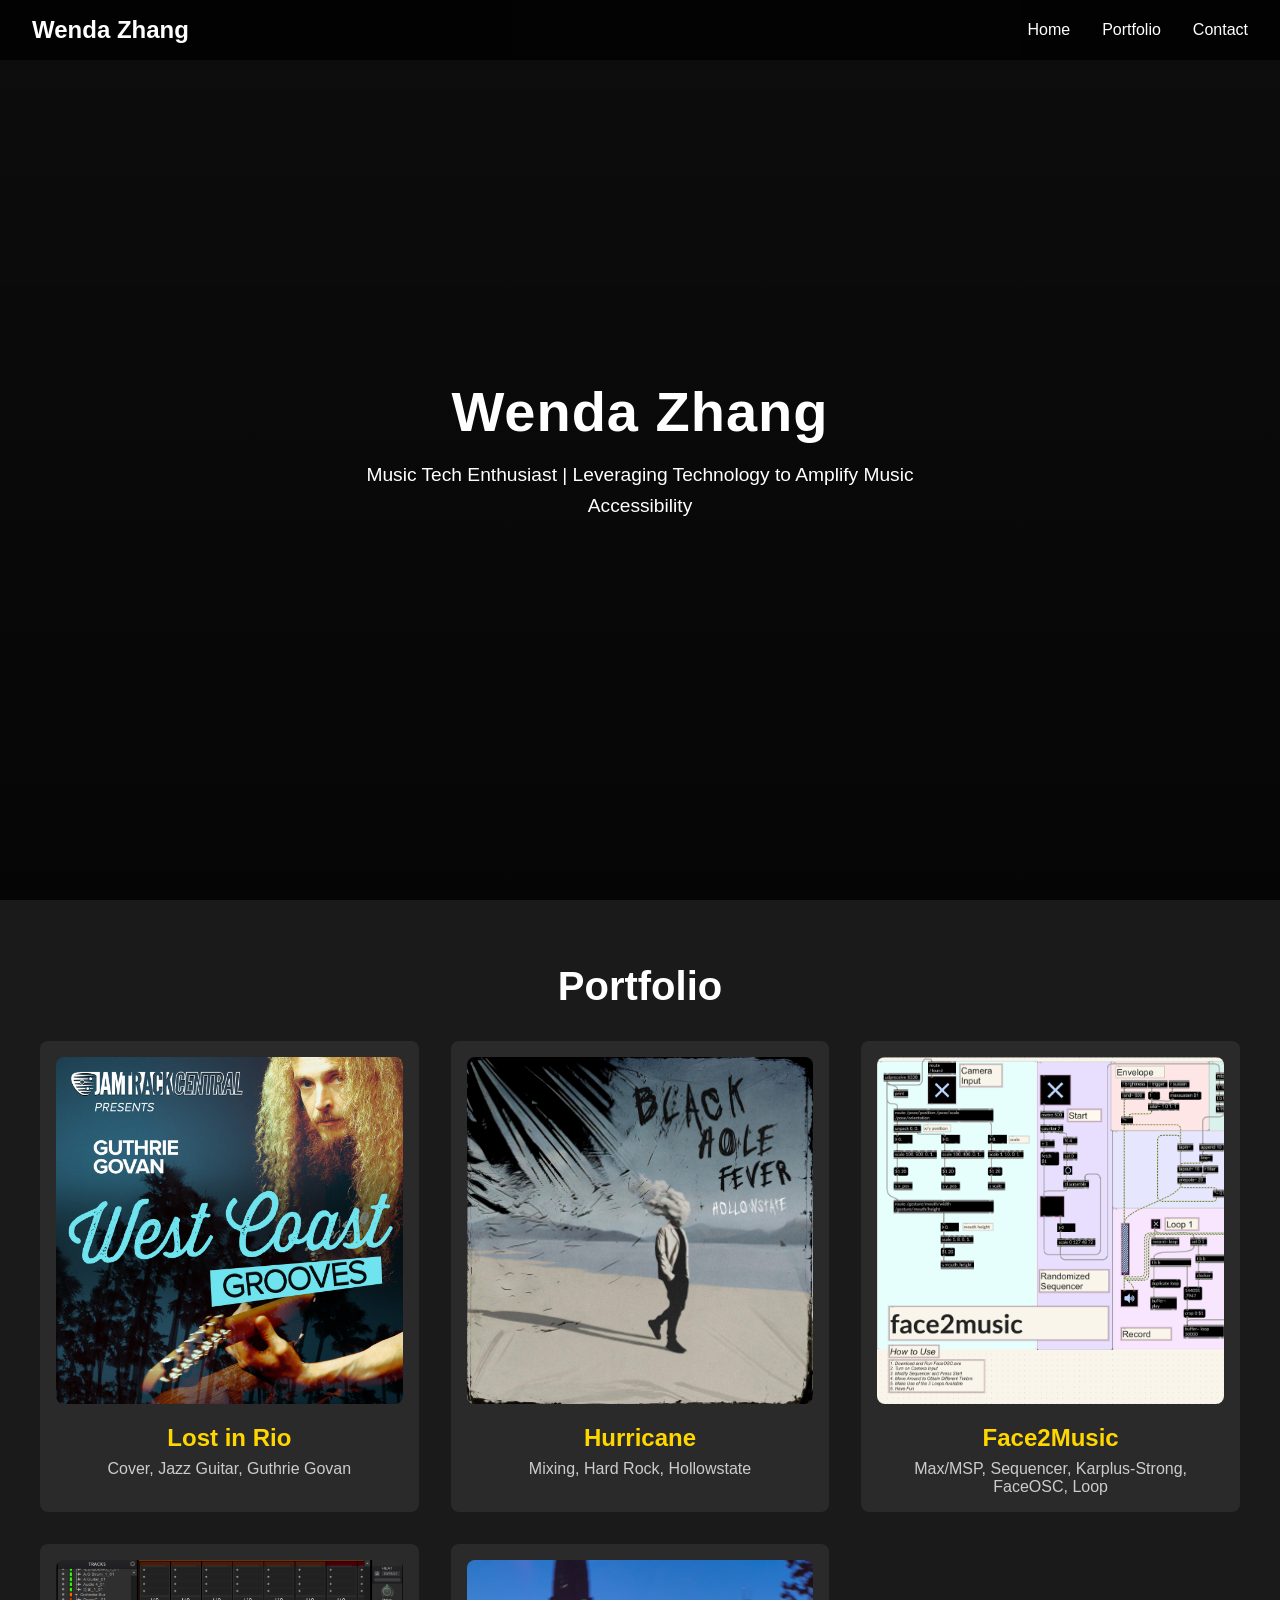
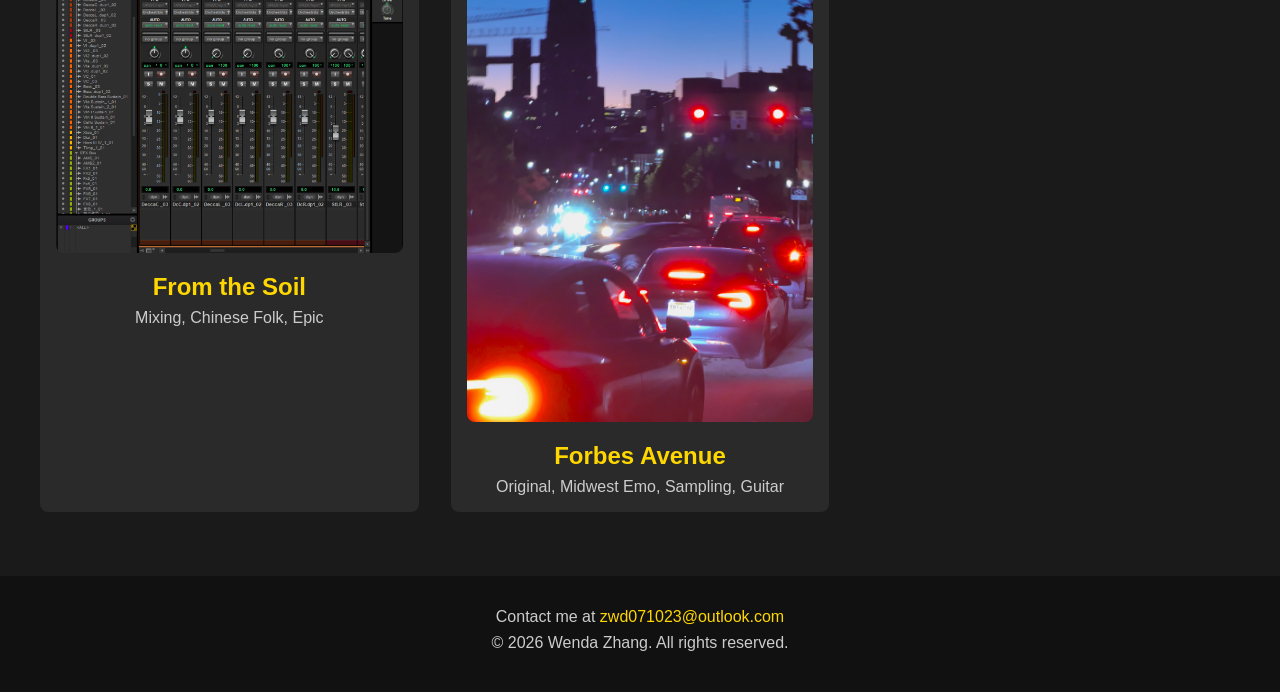
==== index.html @ f1142d34 "forbes_avenue" ====
<!DOCTYPE html>
<html lang="en">
<head>
    <meta charset="UTF-8">
    <meta name="viewport" content="width=device-width, initial-scale=1.0">
    <title>Wenda Zhang - Portfolio</title>
    <style>
        * {
            margin: 0;
            padding: 0;
            box-sizing: border-box;
            font-family: 'Arial', sans-serif;
        }

        body {
            background-color: #1a1a1a;
            color: #fff;
        }

        /* Navigation Bar */
        nav {
            position: fixed;
            top: 0;
            width: 100%;
            background-color: rgba(0, 0, 0, 0.8);
            padding: 1rem 2rem;
            display: flex;
            justify-content: space-between;
            align-items: center;
            z-index: 1000;
        }

        nav .logo {
            font-size: 1.5rem;
            font-weight: bold;
        }

        nav ul {
            list-style: none;
            display: flex;
            gap: 2rem;
        }

        nav ul li a {
            color: #fff;
            text-decoration: none;
            font-size: 1rem;
            transition: color 0.3s ease;
        }

        nav ul li a:hover {
            color: #ffd700;
        }

        /* Hero Section */
        .hero {
            height: 100vh;
            display: flex;
            flex-direction: column;
            justify-content: center;
            align-items: center;
            text-align: center;
            padding: 0 2rem;
            background: linear-gradient(to bottom, rgba(0, 0, 0, 0.5), rgba(0, 0, 0, 0.8));
        }

        .hero h1 {
            font-size: 3.5rem;
            margin-bottom: 1rem;
            letter-spacing: 1px;
        }

        .hero p {
            font-size: 1.2rem;
            max-width: 600px;
            line-height: 1.6;
        }

        /* Portfolio Section */
        .portfolio {
            padding: 4rem 2rem;
        }

        .portfolio h2 {
            text-align: center;
            font-size: 2.5rem;
            margin-bottom: 2rem;
        }

        .portfolio-grid {
            display: grid;
            grid-template-columns: repeat(auto-fit, minmax(300px, 1fr));
            gap: 2rem;
            max-width: 1200px;
            margin: 0 auto;
        }

        .portfolio-item {
            background-color: #2a2a2a;
            padding: 1rem;
            border-radius: 8px;
            text-align: center;
            transition: transform 0.3s ease, box-shadow 0.3s ease;
        }

        .portfolio-item:hover {
            transform: translateY(-5px);
            box-shadow: 0 4px 8px rgba(0, 0, 0, 0.3);
        }

        .portfolio-item img {
            width: 100%;
            height: auto;
            border-radius: 8px;
            margin-bottom: 1rem;
        }

        .portfolio-item h3 {
            font-size: 1.5rem;
            margin-bottom: 0.5rem;
        }

        .portfolio-item p {
            font-size: 1rem;
            color: #ccc;
        }

        .portfolio-item a {
            color: #ffd700;
            text-decoration: none;
        }

        .portfolio-item a:hover {
            text-decoration: underline;
        }

        /* Footer */
        footer {
            background-color: #111;
            padding: 2rem;
            text-align: center;
        }

        footer p {
            font-size: 1rem;
            color: #ccc;
            margin-bottom: 0.5rem;
        }

        footer a {
            color: #ffd700;
            text-decoration: none;
        }

        footer a:hover {
            text-decoration: underline;
        }

        /* Responsive Design */
        @media (max-width: 768px) {
            .hero h1 {
                font-size: 2.5rem;
            }

            .hero p {
                font-size: 1rem;
            }

            nav ul {
                gap: 1rem;
            }

            nav ul li a {
                font-size: 0.9rem;
            }

            .portfolio-grid {
                grid-template-columns: 1fr;
            }
        }
    </style>
</head>
<body>
    <!-- Navigation Bar -->
    <nav>
        <div class="logo">Wenda Zhang</div>
        <ul>
            <li><a href="#home">Home</a></li>
            <li><a href="#portfolio">Portfolio</a></li>
            <li><a href="#contact">Contact</a></li>
        </ul>
    </nav>

    <!-- Hero Section -->
    <section id="home" class="hero">
        <h1>Wenda Zhang</h1>
        <p>Music Tech Enthusiast | Leveraging Technology to Amplify Music Accessibility</p>
    </section>

    <!-- Portfolio Section -->
    <section id="portfolio" class="portfolio">
        <h2>Portfolio</h2>
        <div class="portfolio-grid">
            <div class="portfolio-item">
                <a href="./lost-in-rio/index.html"><img src="resources/west_coast_grooves.jpg" alt="Lost in Rio"></a>
                <h3><a href="./lost-in-rio/index.html">Lost in Rio</a></h3>
                <p>Cover, Jazz Guitar, Guthrie Govan</p>
            </div>
            <div class="portfolio-item">
                <a href="./hurricane/index.html"><img src="resources/black_hole_fever.jpg" alt="Hurricane"></a>
                <h3><a href="./hurricane/index.html">Hurricane</a></h3>
                <p>Mixing, Hard Rock, Hollowstate</p>
            </div>
            <div class="portfolio-item">
                <a href="./face2music/index.html"><img src="resources/face2music.png" alt="Face2Music"></a>
                <h3><a href="./face2music/index.html">Face2Music</a></h3>
                <p>Max/MSP, Sequencer, Karplus-Strong, FaceOSC, Loop</p>
            </div>
            <div class="portfolio-item">
                <a href="./from-the-soil/index.html"><img src="resources/from_the_soil.png" alt="From The Soil"></a>
                <h3><a href="./from-the-soil/index.html">From the Soil</a></h3>
                <p>Mixing, Chinese Folk, Epic</p>
            </div>
            <div class="portfolio-item">
                <a href="./forbes-avenue/index.html"><img src="resources/forbes_avenue.jpg" alt="Forbes Avenue"></a>
                <h3><a href="./forbes-avenue/index.html">Forbes Avenue</a></h3>
                <p>Original, Midwest Emo, Sampling, Guitar</p>
            </div>
        </div>
    </section>

    <!-- Footer -->
    <footer id="contact">
        <p>Contact me at <a href="mailto:zwd071023@outlook.com">zwd071023@outlook.com</a></p>
        <p>&copy; 2026 Wenda Zhang. All rights reserved.</p>
    </footer>

    <script>
        // Smooth scrolling for navigation links
        document.querySelectorAll('a[href^="#"]').forEach(anchor => {
            anchor.addEventListener('click', function (e) {
                e.preventDefault();
                document.querySelector(this.getAttribute('href')).scrollIntoView({
                    behavior: 'smooth'
                });
            });
        });
    </script>
</body>
</html>
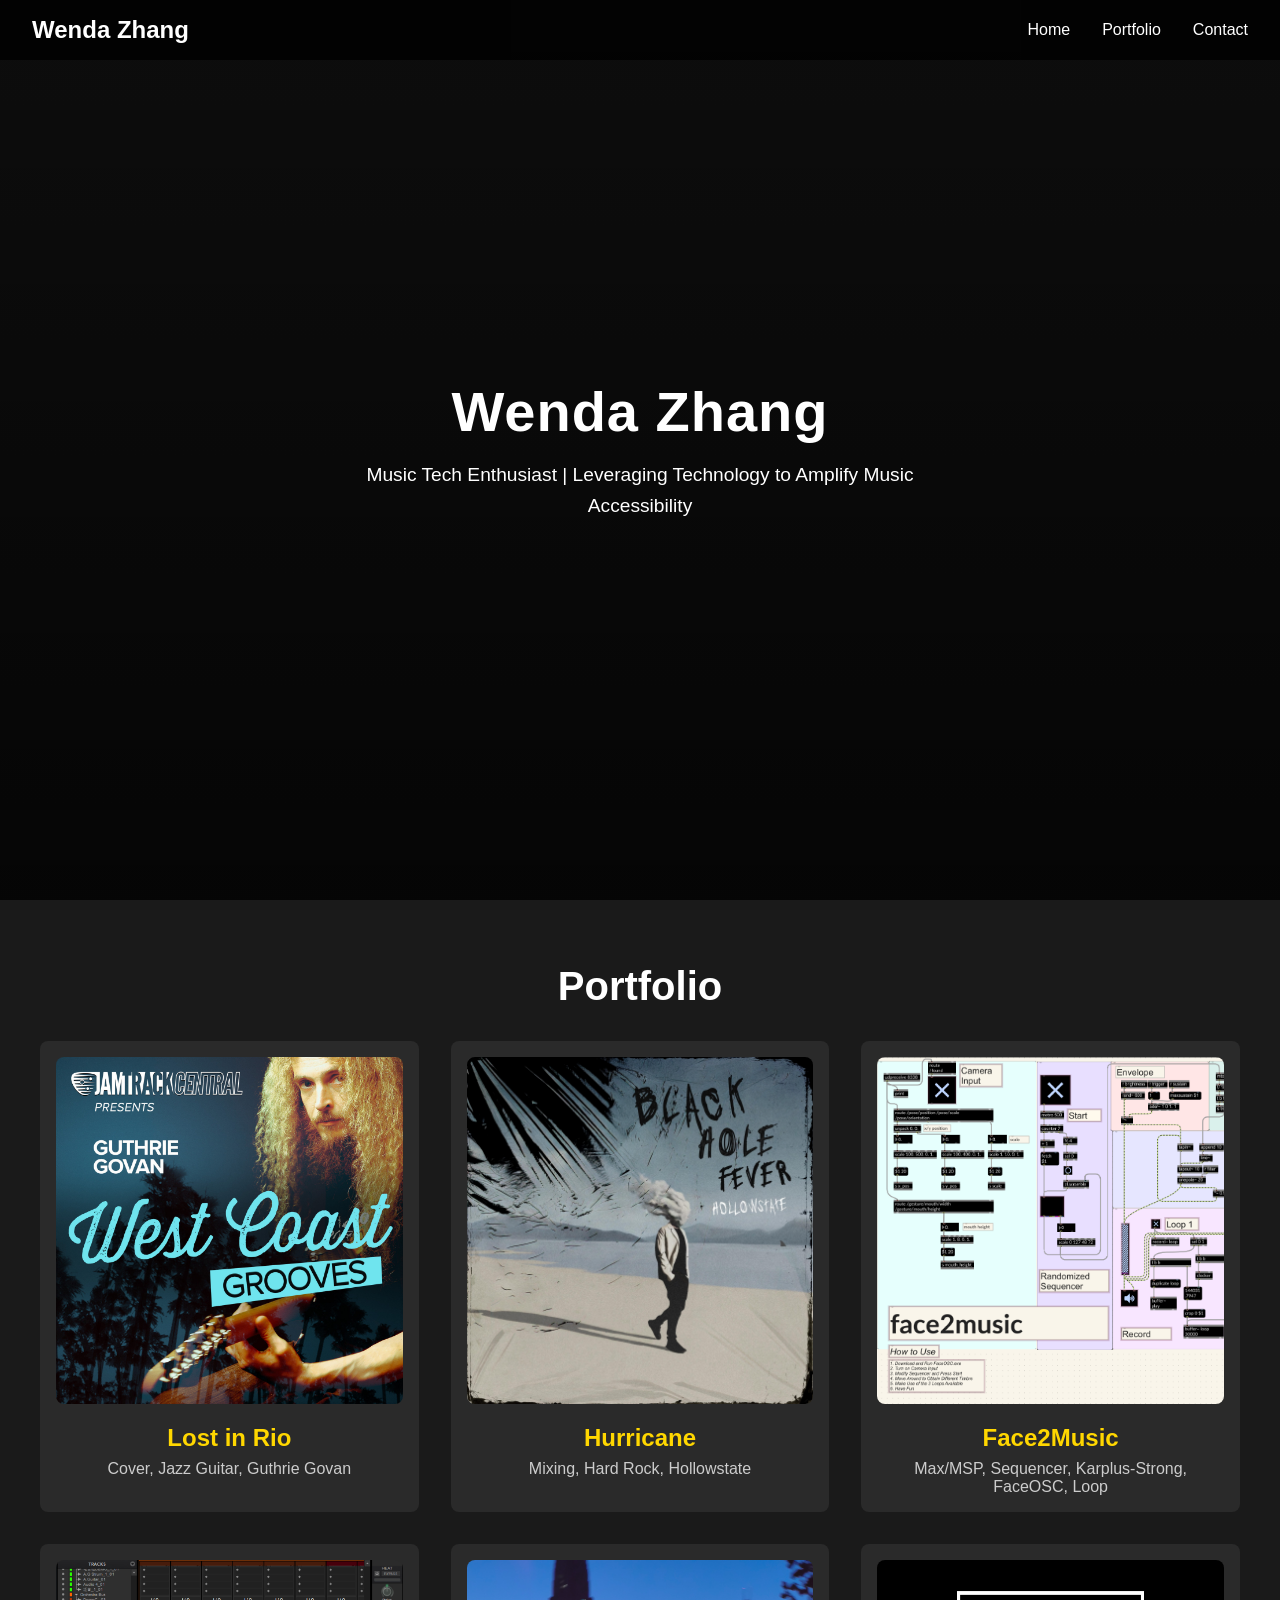
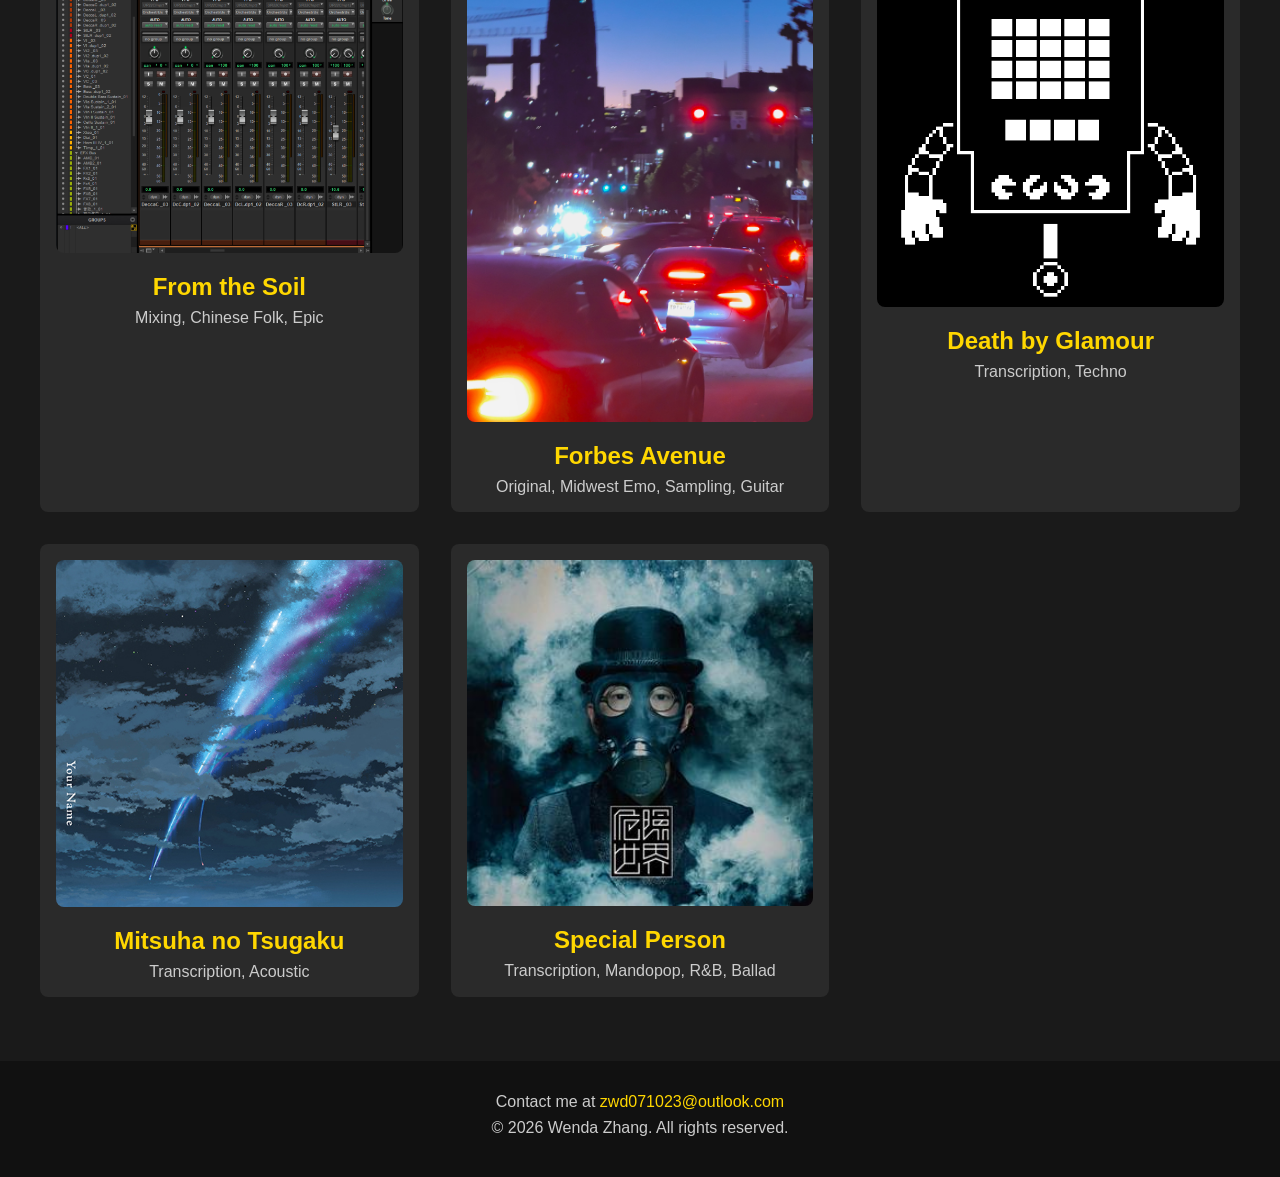
==== commit 31a06ae4: "transcriptions" ====
--- a/index.html
+++ b/index.html
@@ -225,6 +225,21 @@
                 <a href="./forbes-avenue/index.html"><img src="resources/forbes_avenue.jpg" alt="Forbes Avenue"></a>
                 <h3><a href="./forbes-avenue/index.html">Forbes Avenue</a></h3>
                 <p>Original, Midwest Emo, Sampling, Guitar</p>
+            </div>
+            <div class="portfolio-item">
+                <a href="./death-by-glamour/index.html"><img src="resources/death_by_glamour.jpg" alt="Death by Glamour"></a>
+                <h3><a href="./death-by-glamour/index.html">Death by Glamour</a></h3>
+                <p>Transcription, Techno</p>
+            </div>
+            <div class="portfolio-item">
+                <a href="./mitsuha-no-tsugaku/index.html"><img src="resources/mitsuha_no_tsugaku.jpg" alt="Mitsuha no Tsugaku"></a>
+                <h3><a href="./mitsuha-no-tsugaku/index.html">Mitsuha no Tsugaku</a></h3>
+                <p>Transcription, Acoustic</p>
+            </div>
+            <div class="portfolio-item">
+                <a href="./special-person/index.html"><img src="resources/special_person.jpg" alt="Special Person"></a>
+                <h3><a href="./special-person/index.html">Special Person</a></h3>
+                <p>Transcription, Mandopop, R&B, Ballad</p>
             </div>
         </div>
     </section>
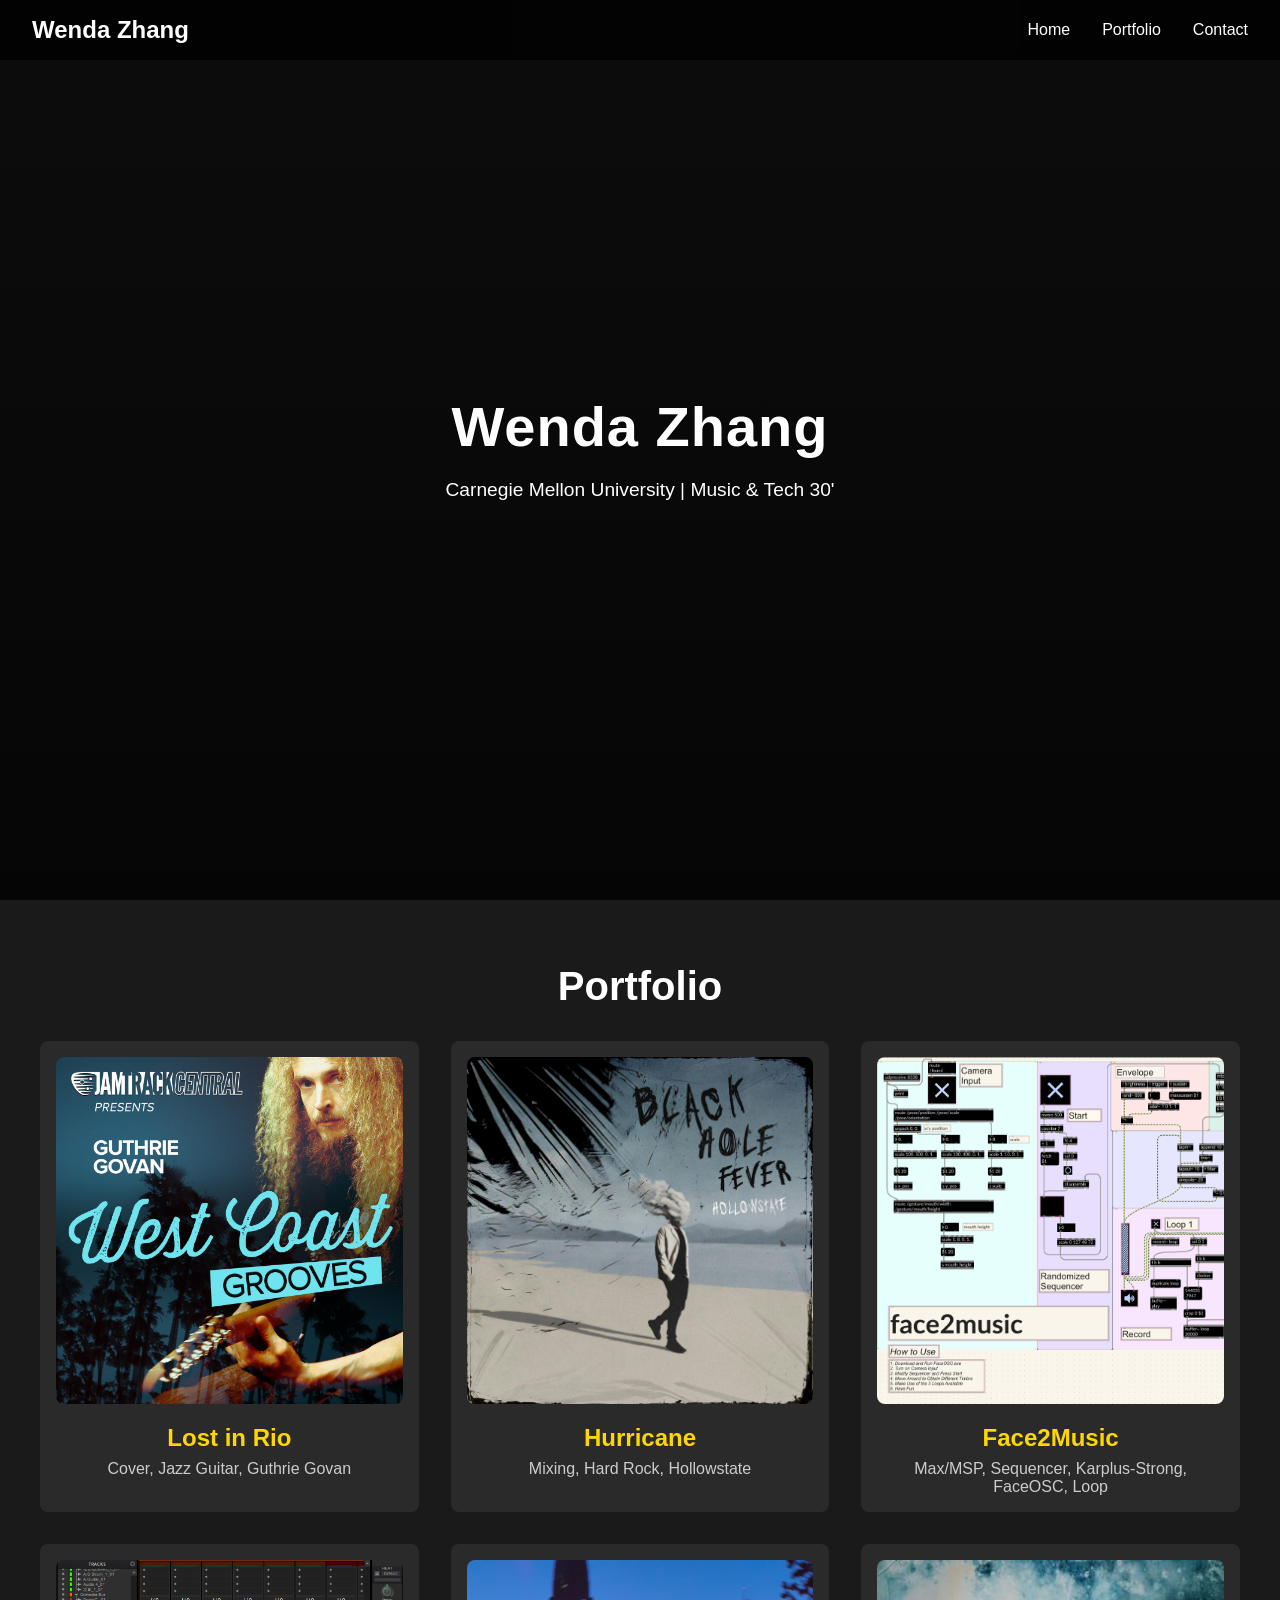
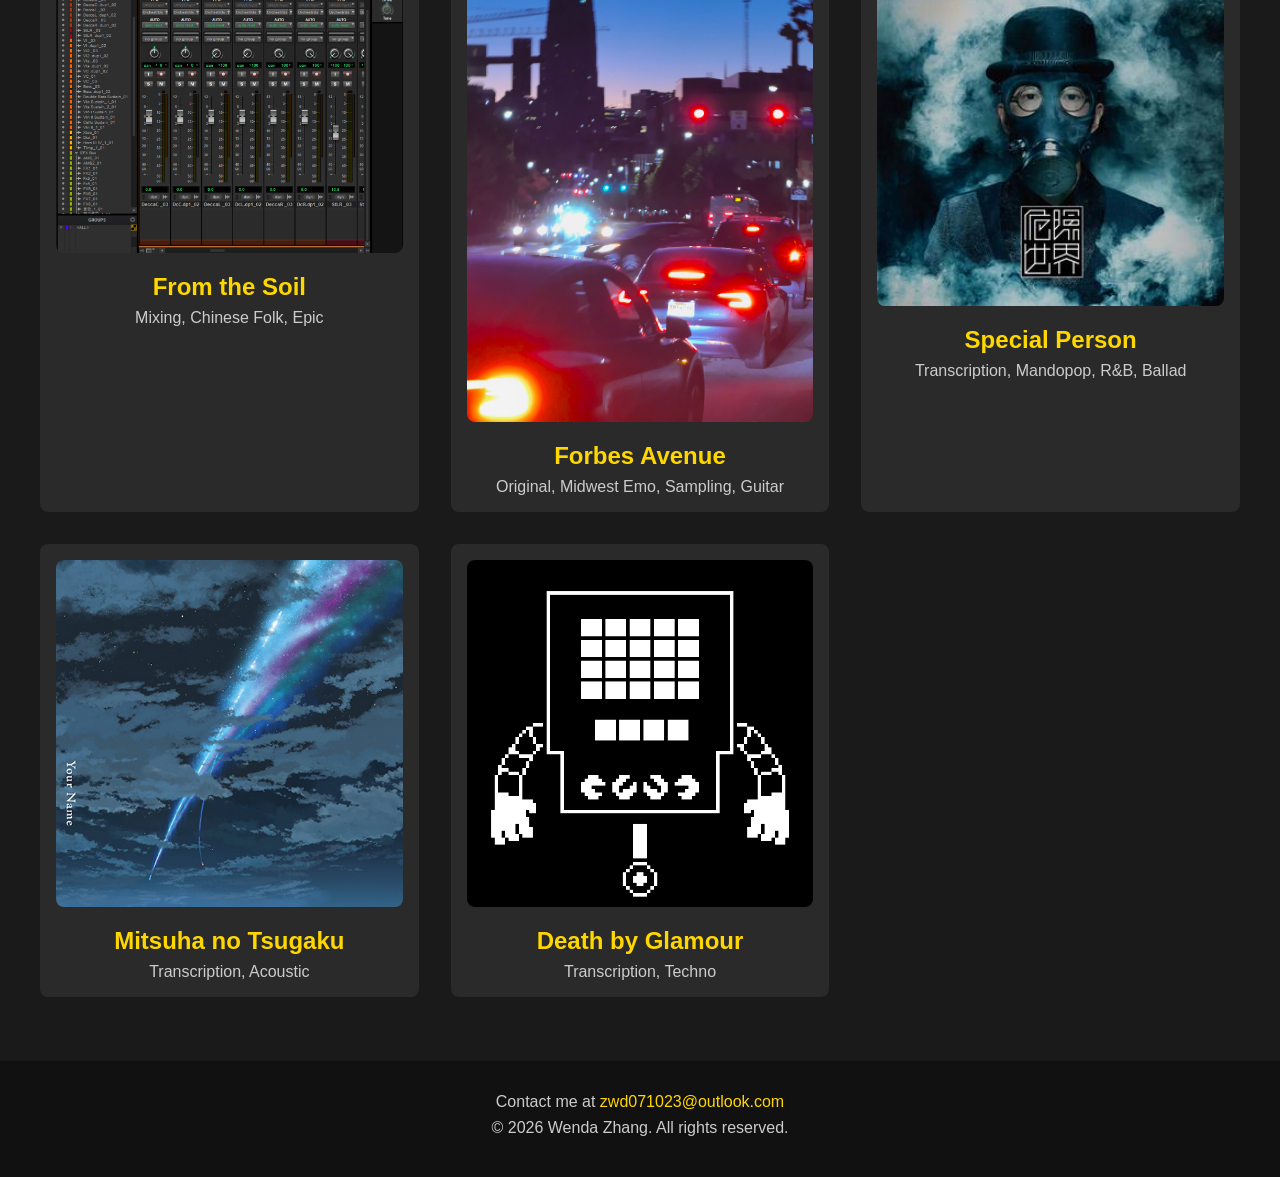
==== commit 844b6510: "subtitle" ====
--- a/index.html
+++ b/index.html
@@ -194,7 +194,7 @@
     <!-- Hero Section -->
     <section id="home" class="hero">
         <h1>Wenda Zhang</h1>
-        <p>Music Tech Enthusiast | Leveraging Technology to Amplify Music Accessibility</p>
+        <p>Carnegie Mellon University | Music & Tech 30'</p>
     </section>
 
     <!-- Portfolio Section -->
@@ -227,19 +227,19 @@
                 <p>Original, Midwest Emo, Sampling, Guitar</p>
             </div>
             <div class="portfolio-item">
+                <a href="./special-person/index.html"><img src="resources/special_person.jpg" alt="Special Person"></a>
+                <h3><a href="./special-person/index.html">Special Person</a></h3>
+                <p>Transcription, Mandopop, R&B, Ballad</p>
+            </div>
+            <div class="portfolio-item">
+                <a href="./mitsuha-no-tsugaku/index.html"><img src="resources/mitsuha_no_tsugaku.jpg" alt="Mitsuha no Tsugaku"></a>
+                <h3><a href="./mitsuha-no-tsugaku/index.html">Mitsuha no Tsugaku</a></h3>
+                <p>Transcription, Acoustic</p>
+            </div>
+            <div class="portfolio-item">
                 <a href="./death-by-glamour/index.html"><img src="resources/death_by_glamour.jpg" alt="Death by Glamour"></a>
                 <h3><a href="./death-by-glamour/index.html">Death by Glamour</a></h3>
                 <p>Transcription, Techno</p>
-            </div>
-            <div class="portfolio-item">
-                <a href="./mitsuha-no-tsugaku/index.html"><img src="resources/mitsuha_no_tsugaku.jpg" alt="Mitsuha no Tsugaku"></a>
-                <h3><a href="./mitsuha-no-tsugaku/index.html">Mitsuha no Tsugaku</a></h3>
-                <p>Transcription, Acoustic</p>
-            </div>
-            <div class="portfolio-item">
-                <a href="./special-person/index.html"><img src="resources/special_person.jpg" alt="Special Person"></a>
-                <h3><a href="./special-person/index.html">Special Person</a></h3>
-                <p>Transcription, Mandopop, R&B, Ballad</p>
             </div>
         </div>
     </section>
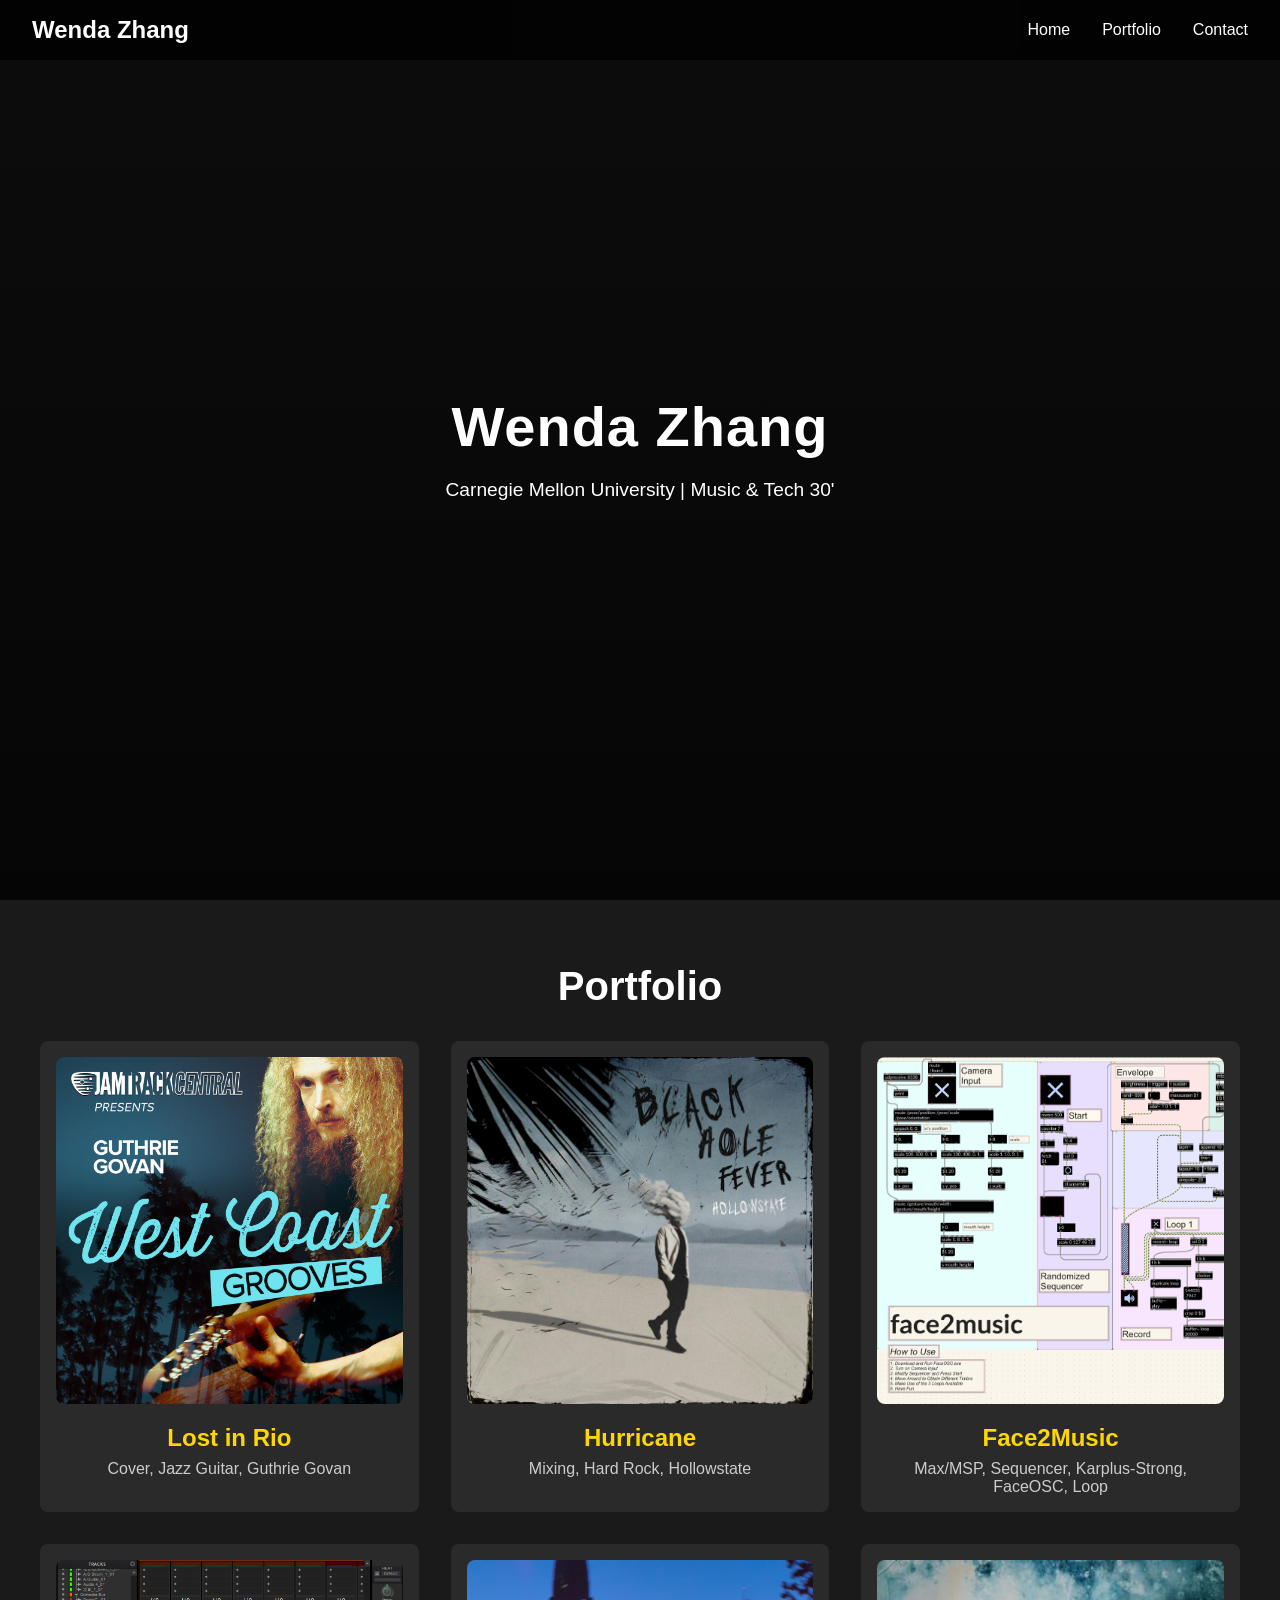
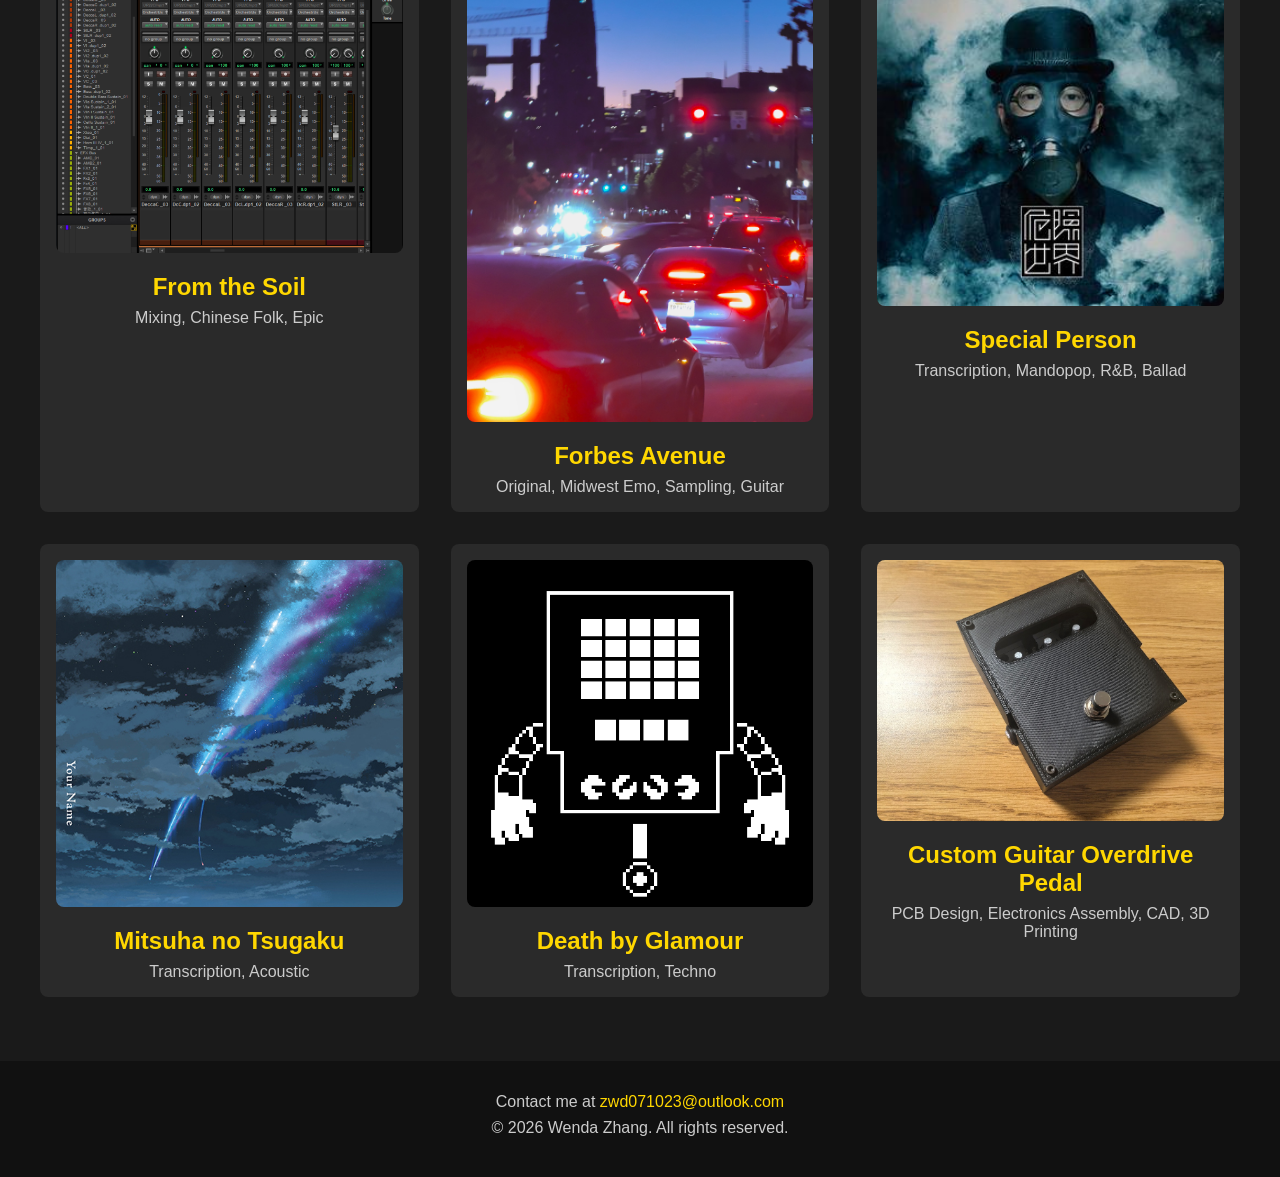
==== commit 1acdc0ee: "restructure resources + pedal" ====
--- a/index.html
+++ b/index.html
@@ -202,44 +202,49 @@
         <h2>Portfolio</h2>
         <div class="portfolio-grid">
             <div class="portfolio-item">
-                <a href="./lost-in-rio/index.html"><img src="resources/west_coast_grooves.jpg" alt="Lost in Rio"></a>
+                <a href="./lost-in-rio/index.html"><img src="resources/lost_in_rio/west_coast_grooves.jpg" alt="Lost in Rio"></a>
                 <h3><a href="./lost-in-rio/index.html">Lost in Rio</a></h3>
                 <p>Cover, Jazz Guitar, Guthrie Govan</p>
             </div>
             <div class="portfolio-item">
-                <a href="./hurricane/index.html"><img src="resources/black_hole_fever.jpg" alt="Hurricane"></a>
+                <a href="./hurricane/index.html"><img src="resources/hurricane/black_hole_fever.jpg" alt="Hurricane"></a>
                 <h3><a href="./hurricane/index.html">Hurricane</a></h3>
                 <p>Mixing, Hard Rock, Hollowstate</p>
             </div>
             <div class="portfolio-item">
-                <a href="./face2music/index.html"><img src="resources/face2music.png" alt="Face2Music"></a>
+                <a href="./face2music/index.html"><img src="resources/face2music/face2music.png" alt="Face2Music"></a>
                 <h3><a href="./face2music/index.html">Face2Music</a></h3>
                 <p>Max/MSP, Sequencer, Karplus-Strong, FaceOSC, Loop</p>
             </div>
             <div class="portfolio-item">
-                <a href="./from-the-soil/index.html"><img src="resources/from_the_soil.png" alt="From The Soil"></a>
+                <a href="./from-the-soil/index.html"><img src="resources/from_the_soil/from_the_soil.png" alt="From The Soil"></a>
                 <h3><a href="./from-the-soil/index.html">From the Soil</a></h3>
                 <p>Mixing, Chinese Folk, Epic</p>
             </div>
             <div class="portfolio-item">
-                <a href="./forbes-avenue/index.html"><img src="resources/forbes_avenue.jpg" alt="Forbes Avenue"></a>
+                <a href="./forbes-avenue/index.html"><img src="resources/forbes_avenue/forbes_avenue.jpg" alt="Forbes Avenue"></a>
                 <h3><a href="./forbes-avenue/index.html">Forbes Avenue</a></h3>
                 <p>Original, Midwest Emo, Sampling, Guitar</p>
             </div>
             <div class="portfolio-item">
-                <a href="./special-person/index.html"><img src="resources/special_person.jpg" alt="Special Person"></a>
+                <a href="./special-person/index.html"><img src="resources/special_person/special_person.jpg" alt="Special Person"></a>
                 <h3><a href="./special-person/index.html">Special Person</a></h3>
                 <p>Transcription, Mandopop, R&B, Ballad</p>
             </div>
             <div class="portfolio-item">
-                <a href="./mitsuha-no-tsugaku/index.html"><img src="resources/mitsuha_no_tsugaku.jpg" alt="Mitsuha no Tsugaku"></a>
+                <a href="./mitsuha-no-tsugaku/index.html"><img src="resources/mitsuha_no_tsugaku/mitsuha_no_tsugaku.jpg" alt="Mitsuha no Tsugaku"></a>
                 <h3><a href="./mitsuha-no-tsugaku/index.html">Mitsuha no Tsugaku</a></h3>
                 <p>Transcription, Acoustic</p>
             </div>
             <div class="portfolio-item">
-                <a href="./death-by-glamour/index.html"><img src="resources/death_by_glamour.jpg" alt="Death by Glamour"></a>
+                <a href="./death-by-glamour/index.html"><img src="resources/death_by_glamour/death_by_glamour.jpg" alt="Death by Glamour"></a>
                 <h3><a href="./death-by-glamour/index.html">Death by Glamour</a></h3>
                 <p>Transcription, Techno</p>
+            </div>
+            <div class="portfolio-item">
+                <a href="./custom-guitar-overdrive-pedal/index.html"><img src="resources/custom_guitar_overdrive_pedal/figure-01.jpeg" alt="Custom Guitar Overdrive Pedal"></a>
+                <h3><a href="./custom-guitar-overdrive-pedal/index.html">Custom Guitar Overdrive Pedal</a></h3>
+                <p>PCB Design, Electronics Assembly, CAD, 3D Printing</p>
             </div>
         </div>
     </section>
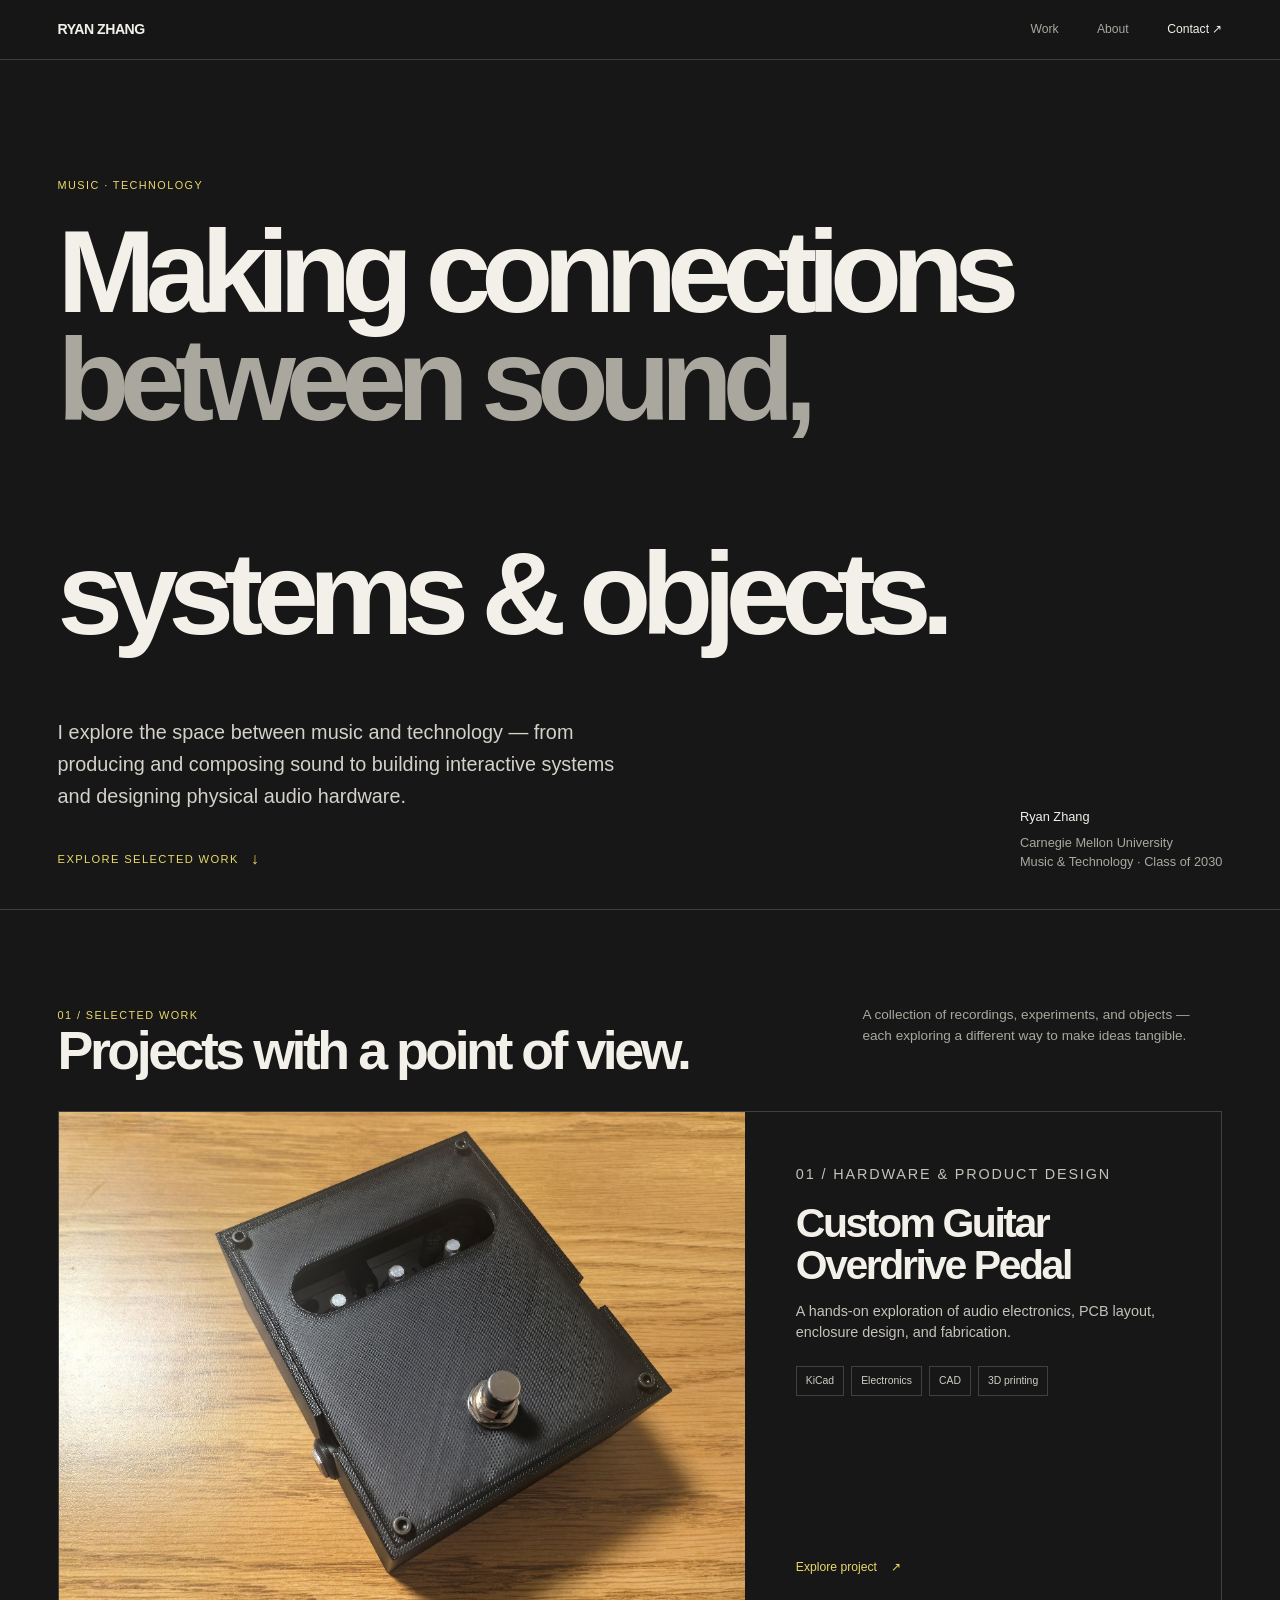
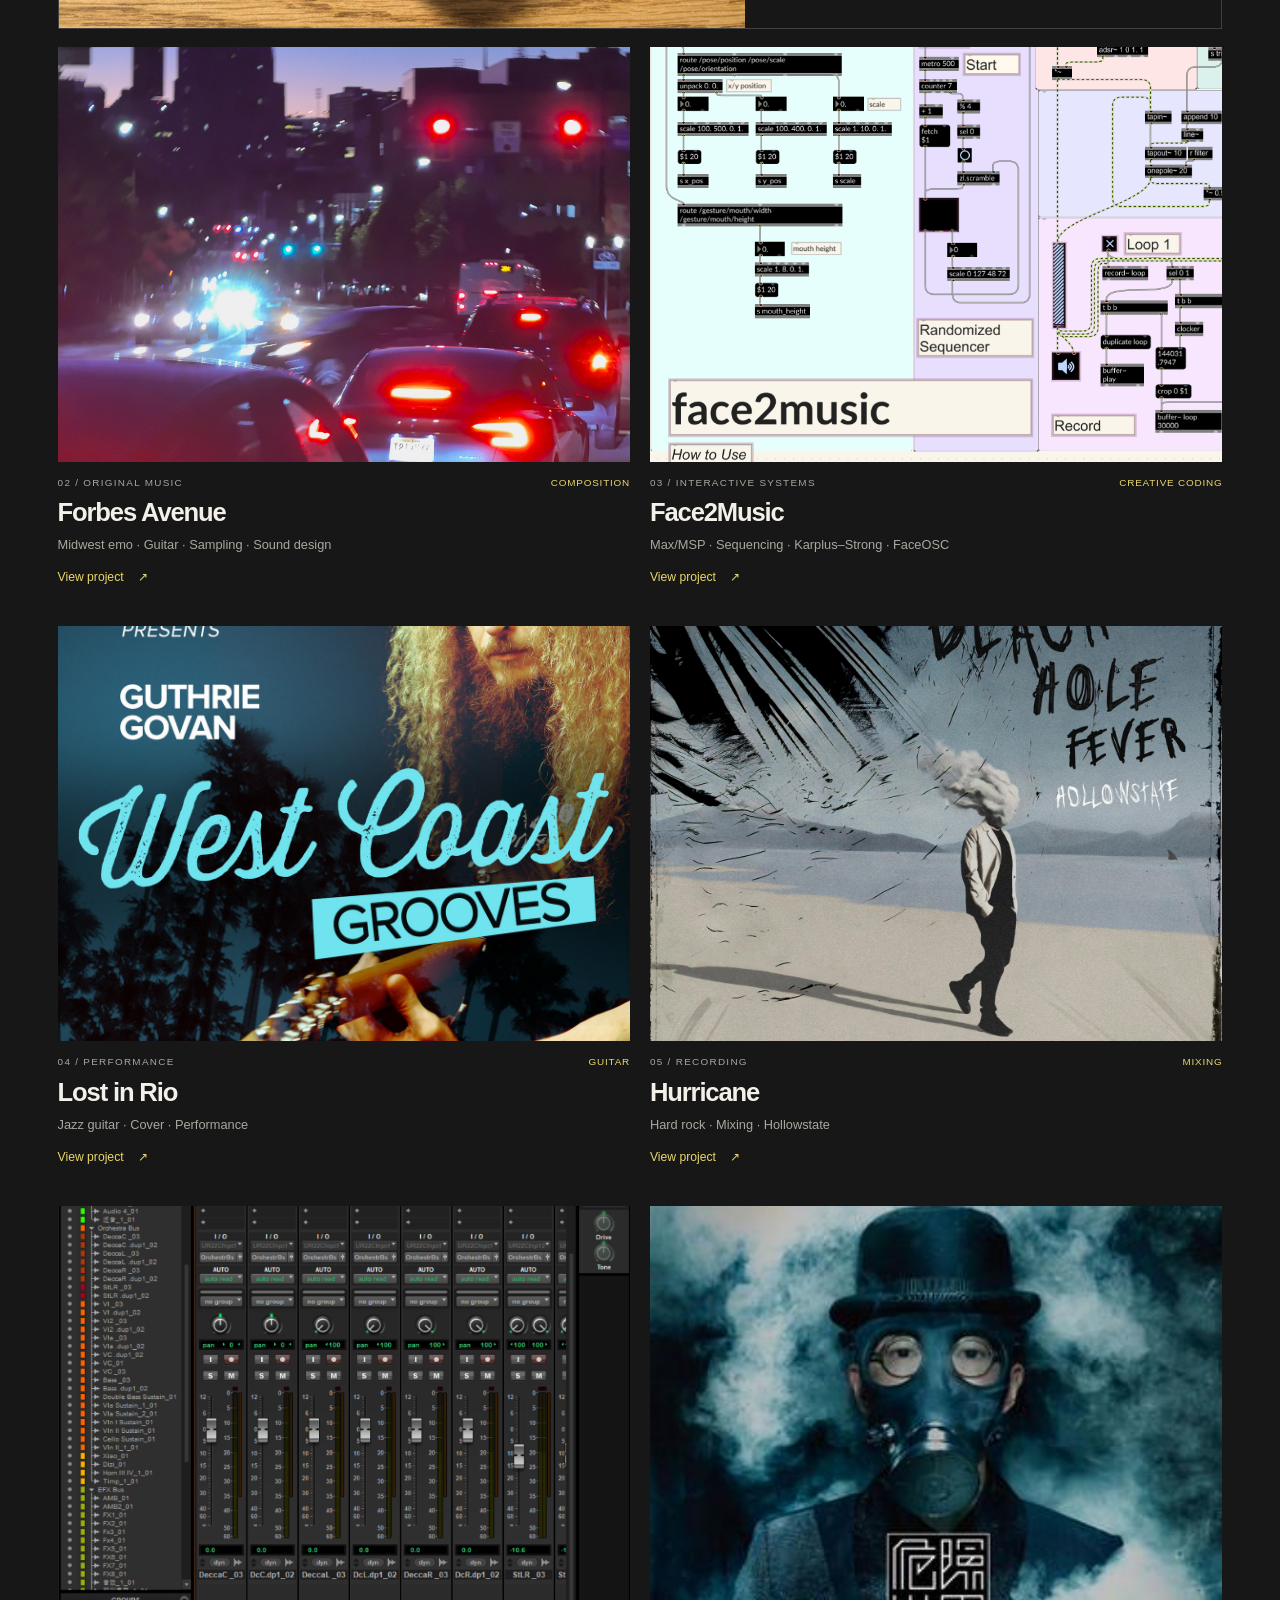
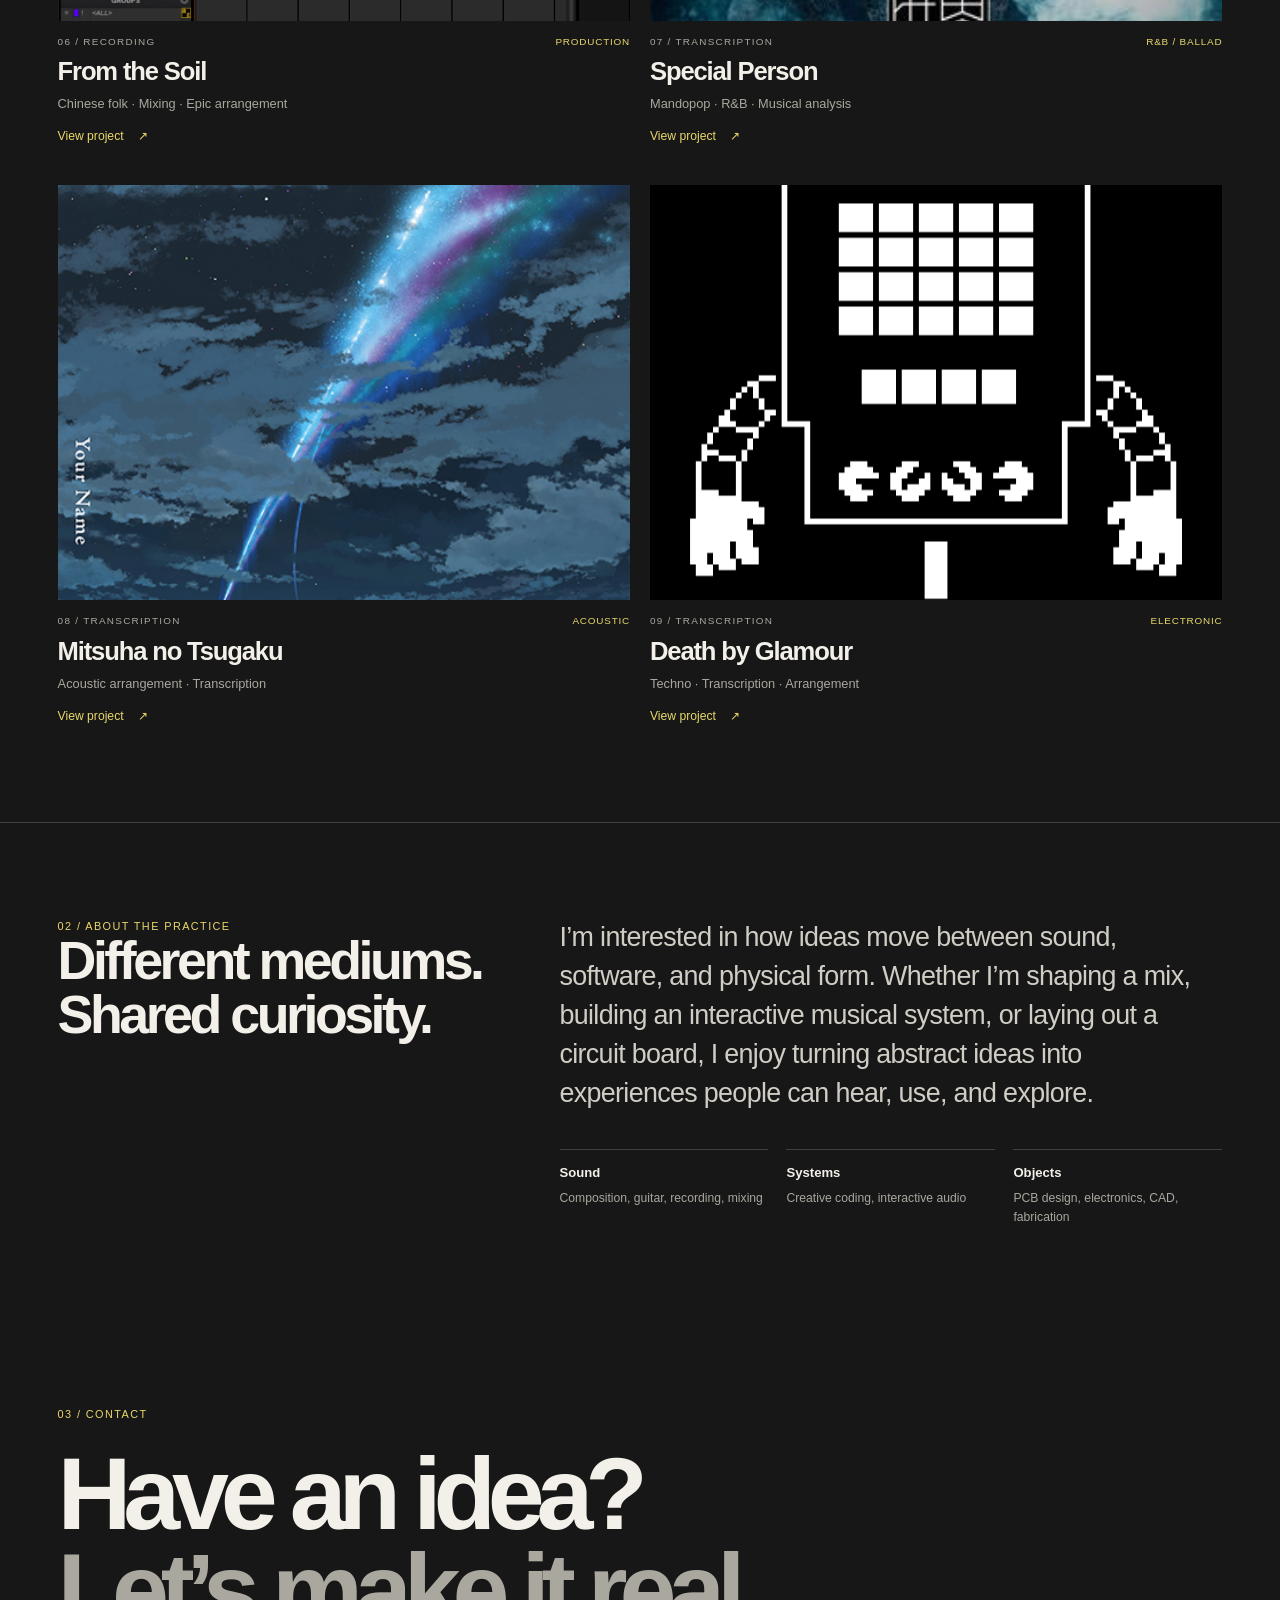
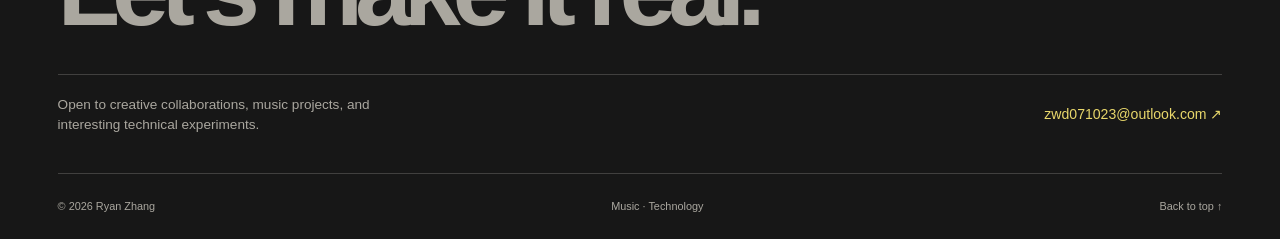
==== commit b7dbff39: "design" ====
--- a/index.html
+++ b/index.html
@@ -1,270 +1,307 @@
 <!DOCTYPE html>
 <html lang="en">
 <head>
-    <meta charset="UTF-8">
-    <meta name="viewport" content="width=device-width, initial-scale=1.0">
-    <title>Wenda Zhang - Portfolio</title>
-    <style>
-        * {
-            margin: 0;
-            padding: 0;
-            box-sizing: border-box;
-            font-family: 'Arial', sans-serif;
-        }
-
-        body {
-            background-color: #1a1a1a;
-            color: #fff;
-        }
-
-        /* Navigation Bar */
-        nav {
-            position: fixed;
-            top: 0;
-            width: 100%;
-            background-color: rgba(0, 0, 0, 0.8);
-            padding: 1rem 2rem;
-            display: flex;
-            justify-content: space-between;
-            align-items: center;
-            z-index: 1000;
-        }
-
-        nav .logo {
-            font-size: 1.5rem;
-            font-weight: bold;
-        }
-
-        nav ul {
-            list-style: none;
-            display: flex;
-            gap: 2rem;
-        }
-
-        nav ul li a {
-            color: #fff;
-            text-decoration: none;
-            font-size: 1rem;
-            transition: color 0.3s ease;
-        }
-
-        nav ul li a:hover {
-            color: #ffd700;
-        }
-
-        /* Hero Section */
-        .hero {
-            height: 100vh;
-            display: flex;
-            flex-direction: column;
-            justify-content: center;
-            align-items: center;
-            text-align: center;
-            padding: 0 2rem;
-            background: linear-gradient(to bottom, rgba(0, 0, 0, 0.5), rgba(0, 0, 0, 0.8));
-        }
-
-        .hero h1 {
-            font-size: 3.5rem;
-            margin-bottom: 1rem;
-            letter-spacing: 1px;
-        }
-
-        .hero p {
-            font-size: 1.2rem;
-            max-width: 600px;
-            line-height: 1.6;
-        }
-
-        /* Portfolio Section */
-        .portfolio {
-            padding: 4rem 2rem;
-        }
-
-        .portfolio h2 {
-            text-align: center;
-            font-size: 2.5rem;
-            margin-bottom: 2rem;
-        }
-
-        .portfolio-grid {
-            display: grid;
-            grid-template-columns: repeat(auto-fit, minmax(300px, 1fr));
-            gap: 2rem;
-            max-width: 1200px;
-            margin: 0 auto;
-        }
-
-        .portfolio-item {
-            background-color: #2a2a2a;
-            padding: 1rem;
-            border-radius: 8px;
-            text-align: center;
-            transition: transform 0.3s ease, box-shadow 0.3s ease;
-        }
-
-        .portfolio-item:hover {
-            transform: translateY(-5px);
-            box-shadow: 0 4px 8px rgba(0, 0, 0, 0.3);
-        }
-
-        .portfolio-item img {
-            width: 100%;
-            height: auto;
-            border-radius: 8px;
-            margin-bottom: 1rem;
-        }
-
-        .portfolio-item h3 {
-            font-size: 1.5rem;
-            margin-bottom: 0.5rem;
-        }
-
-        .portfolio-item p {
-            font-size: 1rem;
-            color: #ccc;
-        }
-
-        .portfolio-item a {
-            color: #ffd700;
-            text-decoration: none;
-        }
-
-        .portfolio-item a:hover {
-            text-decoration: underline;
-        }
-
-        /* Footer */
-        footer {
-            background-color: #111;
-            padding: 2rem;
-            text-align: center;
-        }
-
-        footer p {
-            font-size: 1rem;
-            color: #ccc;
-            margin-bottom: 0.5rem;
-        }
-
-        footer a {
-            color: #ffd700;
-            text-decoration: none;
-        }
-
-        footer a:hover {
-            text-decoration: underline;
-        }
-
-        /* Responsive Design */
-        @media (max-width: 768px) {
-            .hero h1 {
-                font-size: 2.5rem;
-            }
-
-            .hero p {
-                font-size: 1rem;
-            }
-
-            nav ul {
-                gap: 1rem;
-            }
-
-            nav ul li a {
-                font-size: 0.9rem;
-            }
-
-            .portfolio-grid {
-                grid-template-columns: 1fr;
-            }
-        }
-    </style>
+  <meta charset="UTF-8">
+  <meta name="viewport" content="width=device-width, initial-scale=1.0">
+  <meta name="theme-color" content="#171717">
+  <meta name="description" content="Ryan Zhang — selected work across music, creative technology, and hardware design.">
+  <title>Ryan Zhang — Selected Work</title>
+  <style>
+    :root {
+      --bg: #171717;
+      --panel: #202020;
+      --text: #f2f0e9;
+      --muted: #aaa79f;
+      --line: rgba(242, 240, 233, .19);
+      --accent: #e9d86b;
+      --page: min(1440px, calc(100% - 9vw));
+    }
+    * { box-sizing: border-box; margin: 0; padding: 0; }
+    html { scroll-behavior: smooth; scroll-padding-top: 90px; }
+    body {
+      background: var(--bg); color: var(--text);
+      font-family: Inter, "Helvetica Neue", Arial, sans-serif;
+      -webkit-font-smoothing: antialiased;
+      line-height: 1.5;
+    }
+    a { color: inherit; text-decoration: none; }
+    img { display: block; max-width: 100%; }
+    ::selection { background: var(--accent); color: var(--bg); }
+    .wrap { width: var(--page); margin-inline: auto; }
+    .topbar {
+      position: sticky; top: 0; z-index: 20;
+      display: flex; align-items: center; justify-content: space-between;
+      gap: 24px; padding: 19px max(4.5vw, calc((100vw - 1440px) / 2));
+      border-bottom: 1px solid var(--line);
+      background: rgba(23,23,23,.9); backdrop-filter: blur(16px);
+    }
+    .wordmark { font-size: .88rem; font-weight: 750; letter-spacing: -.035em; }
+    .nav { display: flex; align-items: center; gap: clamp(18px, 3vw, 42px); }
+    .nav a { font-size: .76rem; color: var(--muted); transition: color .2s ease; }
+    .nav a:hover, .nav a:focus-visible { color: var(--accent); }
+    .nav .contact-link { color: var(--text); }
+    .hero {
+      min-height: min(780px, 82vh); display: flex; flex-direction: column;
+      justify-content: space-between; padding-top: clamp(85px, 13vh, 150px);
+      padding-bottom: 38px;
+    }
+    .eyebrow, .section-label, .meta, .project-number {
+      font-size: .68rem; letter-spacing: .13em; text-transform: uppercase;
+    }
+    .eyebrow { color: var(--accent); margin-bottom: 25px; }
+    h1 {
+      max-width: 1100px; font-size: clamp(3.5rem, 9.2vw, 9rem);
+      line-height: .91; letter-spacing: -.085em; font-weight: 720;
+    }
+    h1 .second-line { display: block; color: var(--muted); }
+    .hero-bottom {
+      display: grid; grid-template-columns: minmax(0, 1.1fr) minmax(230px, .65fr);
+      gap: 36px; align-items: end; margin-top: 70px;
+    }
+    .intro { max-width: 580px; font-size: clamp(1rem, 1.55vw, 1.25rem); color: #d4d1c9; line-height: 1.6; }
+    .hero-note { justify-self: end; max-width: 300px; color: var(--muted); font-size: .8rem; }
+    .hero-note span { color: var(--text); display: block; margin-bottom: 7px; }
+    .scroll-cue { display: inline-flex; align-items: center; gap: 12px; margin-top: 35px; color: var(--accent); font-size: .7rem; letter-spacing: .12em; text-transform: uppercase; }
+    .scroll-cue::after { content: "↓"; font-size: 1rem; }
+    .section { padding-block: 95px; border-top: 1px solid var(--line); }
+    .section-head { display: flex; align-items: baseline; justify-content: space-between; gap: 20px; margin-bottom: 34px; }
+    .section-label { color: var(--accent); }
+    h2 { font-size: clamp(2rem, 4.2vw, 4rem); line-height: 1; letter-spacing: -.065em; font-weight: 650; }
+    .section-description { max-width: 360px; color: var(--muted); font-size: .85rem; }
+    .feature {
+      display: grid; grid-template-columns: 1.18fr .82fr; min-height: 390px;
+      border: 1px solid var(--line); margin-bottom: 18px; transition: border-color .25s ease;
+    }
+    .feature:hover { border-color: rgba(233,216,107,.65); }
+    .feature-image { min-height: 360px; overflow: hidden; background: #252525; }
+    .feature-image img { width: 100%; height: 100%; object-fit: cover; transition: transform .65s cubic-bezier(.2,.7,.2,1); }
+    .feature:hover .feature-image img { transform: scale(1.025); }
+    .feature-copy { padding: clamp(24px, 4vw, 54px); display: flex; flex-direction: column; align-items: flex-start; justify-content: space-between; gap: 35px; }
+    .meta { color: var(--muted); font-size: .63rem; }
+    .feature h3 { font-size: clamp(1.8rem, 3.2vw, 3.25rem); line-height: 1.02; letter-spacing: -.06em; font-weight: 620; margin: 18px 0 14px; }
+    .feature-copy p { color: #c5c2ba; font-size: .9rem; max-width: 390px; }
+    .tags { display: flex; flex-wrap: wrap; gap: 7px; margin-top: 22px; }
+    .tag { border: 1px solid var(--line); padding: 6px 9px; color: #d0cdc5; font-size: .65rem; }
+    .text-link { display: inline-flex; align-items: center; gap: 14px; color: var(--accent); font-size: .76rem; }
+    .text-link span { transition: transform .2s ease; }
+    .text-link:hover span { transform: translate(3px,-3px); }
+    .project-grid { display: grid; grid-template-columns: repeat(2, minmax(0,1fr)); gap: 38px 20px; }
+    .project { min-width: 0; }
+    .project-image { aspect-ratio: 1.38; overflow: hidden; background: #242424; position: relative; }
+    .project-image img { width: 100%; height: 100%; object-fit: cover; transition: transform .55s cubic-bezier(.2,.7,.2,1), opacity .3s ease; }
+    .project:hover .project-image img { transform: scale(1.035); opacity: .88; }
+    .project-top { display: flex; justify-content: space-between; gap: 12px; margin: 14px 0 8px; }
+    .project-number { color: var(--muted); font-size: .62rem; }
+    .project-category { color: var(--accent); font-size: .62rem; letter-spacing: .08em; text-transform: uppercase; text-align: right; }
+    .project h3 { font-size: clamp(1.25rem, 2vw, 1.8rem); font-weight: 600; letter-spacing: -.045em; line-height: 1.12; }
+    .project p { margin-top: 8px; color: var(--muted); font-size: .8rem; }
+    .project .text-link { margin-top: 14px; }
+    .about-grid { display: grid; grid-template-columns: .8fr 1.2fr; gap: 60px; }
+    .about-copy { max-width: 700px; color: #d0cdc5; font-size: clamp(1.2rem, 2.1vw, 1.8rem); line-height: 1.45; letter-spacing: -.025em; }
+    .discipline-list { display: grid; grid-template-columns: repeat(3,1fr); gap: 18px; margin-top: 36px; }
+    .discipline { border-top: 1px solid var(--line); padding-top: 13px; }
+    .discipline b { display: block; font-size: .82rem; font-weight: 600; margin-bottom: 7px; }
+    .discipline span { display: block; color: var(--muted); font-size: .76rem; }
+    .contact-section { padding-block: 85px 38px; }
+    .contact-title { max-width: 900px; font-size: clamp(3rem, 8vw, 7.5rem); line-height: .94; letter-spacing: -.08em; margin: 24px 0 35px; }
+    .contact-title span { color: var(--muted); }
+    .contact-bottom { display: flex; align-items: center; justify-content: space-between; gap: 24px; border-top: 1px solid var(--line); padding-top: 20px; }
+    .email { color: var(--accent); font-size: .88rem; }
+    footer { display: flex; justify-content: space-between; gap: 20px; padding-block: 24px; color: var(--muted); font-size: .68rem; border-top: 1px solid var(--line); }
+    @media (max-width: 760px) {
+      :root { --page: calc(100% - 40px); }
+      .topbar { padding: 16px 20px; }
+      .nav { gap: 16px; }
+      .nav a { font-size: .7rem; }
+      .hero { min-height: 720px; min-height: 82svh; padding-top: 100px; }
+      h1 { font-size: clamp(3.2rem, 13vw, 6rem); }
+      .hero-bottom { grid-template-columns: 1fr; gap: 20px; margin-top: 50px; }
+      .hero-note { justify-self: start; }
+      .section { padding-block: 68px; }
+      .section-head { display: block; }
+      .section-description { margin-top: 13px; }
+      .feature { grid-template-columns: 1fr; }
+      .feature-image { min-height: 0; aspect-ratio: 1.2; }
+      .feature-copy { min-height: 300px; }
+      .project-grid { gap: 30px 14px; }
+      .project-image { aspect-ratio: 1.05; }
+      .project-category { font-size: .55rem; }
+      .project p { font-size: .74rem; }
+      .about-grid { grid-template-columns: 1fr; gap: 28px; }
+      .discipline-list { grid-template-columns: 1fr; gap: 22px; }
+      .contact-bottom { align-items: flex-start; flex-direction: column; }
+    }
+    @media (max-width: 430px) {
+      .wordmark { font-size: .78rem; }
+      .nav { gap: 11px; }
+      .nav a { font-size: .65rem; }
+      .project-grid { grid-template-columns: 1fr; }
+      .project-image { aspect-ratio: 1.4; }
+      footer { flex-direction: column; }
+    }
+    @media (prefers-reduced-motion: reduce) {
+      html { scroll-behavior: auto; }
+      *, *::before, *::after { transition-duration: .01ms !important; animation-duration: .01ms !important; animation-iteration-count: 1 !important; }
+    }
+  </style>
 </head>
 <body>
-    <!-- Navigation Bar -->
-    <nav>
-        <div class="logo">Wenda Zhang</div>
-        <ul>
-            <li><a href="#home">Home</a></li>
-            <li><a href="#portfolio">Portfolio</a></li>
-            <li><a href="#contact">Contact</a></li>
-        </ul>
+  <header class="topbar">
+    <a class="wordmark" href="#home" aria-label="Ryan Zhang home">RYAN ZHANG</a>
+    <nav class="nav" aria-label="Main navigation">
+      <a href="#work">Work</a>
+      <a href="#about">About</a>
+      <a class="contact-link" href="#contact">Contact ↗</a>
     </nav>
-
-    <!-- Hero Section -->
-    <section id="home" class="hero">
-        <h1>Wenda Zhang</h1>
-        <p>Carnegie Mellon University | Music & Tech 30'</p>
+  </header>
+
+  <main>
+    <section class="hero wrap" id="home">
+      <div>
+        <p class="eyebrow">Music · Technology</p>
+        <h1>Making connections<br><span class="second-line">between sound,</span><br>systems & objects.</h1>
+        <div class="hero-bottom">
+          <div>
+            <p class="intro">I explore the space between music and technology — from producing and composing sound to building interactive systems and designing physical audio hardware.</p>
+            <a class="scroll-cue" href="#work">Explore selected work</a>
+          </div>
+          <p class="hero-note"><span>Ryan Zhang</span>Carnegie Mellon University<br>Music & Technology · Class of 2030</p>
+        </div>
+      </div>
     </section>
 
-    <!-- Portfolio Section -->
-    <section id="portfolio" class="portfolio">
-        <h2>Portfolio</h2>
-        <div class="portfolio-grid">
-            <div class="portfolio-item">
-                <a href="./lost-in-rio/index.html"><img src="resources/lost_in_rio/west_coast_grooves.jpg" alt="Lost in Rio"></a>
-                <h3><a href="./lost-in-rio/index.html">Lost in Rio</a></h3>
-                <p>Cover, Jazz Guitar, Guthrie Govan</p>
+    <section class="section" id="work">
+      <div class="wrap">
+        <div class="section-head">
+          <div><p class="section-label">01 / Selected work</p><h2>Projects with a point of view.</h2></div>
+          <p class="section-description">A collection of recordings, experiments, and objects — each exploring a different way to make ideas tangible.</p>
+        </div>
+
+        <a class="feature" href="./custom-guitar-overdrive-pedal/index.html">
+          <div class="feature-image"><img src="resources/custom_guitar_overdrive_pedal/figure-01.jpeg" alt="Custom guitar overdrive pedal project" loading="eager"></div>
+          <div class="feature-copy">
+            <div>
+              <p class="meta">01 / Hardware & product design</p>
+              <h3>Custom Guitar<br>Overdrive Pedal</h3>
+              <p>A hands-on exploration of audio electronics, PCB layout, enclosure design, and fabrication.</p>
+              <div class="tags"><span class="tag">KiCad</span><span class="tag">Electronics</span><span class="tag">CAD</span><span class="tag">3D printing</span></div>
             </div>
-            <div class="portfolio-item">
-                <a href="./hurricane/index.html"><img src="resources/hurricane/black_hole_fever.jpg" alt="Hurricane"></a>
-                <h3><a href="./hurricane/index.html">Hurricane</a></h3>
-                <p>Mixing, Hard Rock, Hollowstate</p>
-            </div>
-            <div class="portfolio-item">
-                <a href="./face2music/index.html"><img src="resources/face2music/face2music.png" alt="Face2Music"></a>
-                <h3><a href="./face2music/index.html">Face2Music</a></h3>
-                <p>Max/MSP, Sequencer, Karplus-Strong, FaceOSC, Loop</p>
-            </div>
-            <div class="portfolio-item">
-                <a href="./from-the-soil/index.html"><img src="resources/from_the_soil/from_the_soil.png" alt="From The Soil"></a>
-                <h3><a href="./from-the-soil/index.html">From the Soil</a></h3>
-                <p>Mixing, Chinese Folk, Epic</p>
-            </div>
-            <div class="portfolio-item">
-                <a href="./forbes-avenue/index.html"><img src="resources/forbes_avenue/forbes_avenue.jpg" alt="Forbes Avenue"></a>
-                <h3><a href="./forbes-avenue/index.html">Forbes Avenue</a></h3>
-                <p>Original, Midwest Emo, Sampling, Guitar</p>
-            </div>
-            <div class="portfolio-item">
-                <a href="./special-person/index.html"><img src="resources/special_person/special_person.jpg" alt="Special Person"></a>
-                <h3><a href="./special-person/index.html">Special Person</a></h3>
-                <p>Transcription, Mandopop, R&B, Ballad</p>
-            </div>
-            <div class="portfolio-item">
-                <a href="./mitsuha-no-tsugaku/index.html"><img src="resources/mitsuha_no_tsugaku/mitsuha_no_tsugaku.jpg" alt="Mitsuha no Tsugaku"></a>
-                <h3><a href="./mitsuha-no-tsugaku/index.html">Mitsuha no Tsugaku</a></h3>
-                <p>Transcription, Acoustic</p>
-            </div>
-            <div class="portfolio-item">
-                <a href="./death-by-glamour/index.html"><img src="resources/death_by_glamour/death_by_glamour.jpg" alt="Death by Glamour"></a>
-                <h3><a href="./death-by-glamour/index.html">Death by Glamour</a></h3>
-                <p>Transcription, Techno</p>
-            </div>
-            <div class="portfolio-item">
-                <a href="./custom-guitar-overdrive-pedal/index.html"><img src="resources/custom_guitar_overdrive_pedal/figure-01.jpeg" alt="Custom Guitar Overdrive Pedal"></a>
-                <h3><a href="./custom-guitar-overdrive-pedal/index.html">Custom Guitar Overdrive Pedal</a></h3>
-                <p>PCB Design, Electronics Assembly, CAD, 3D Printing</p>
-            </div>
+            <span class="text-link">Explore project <span>↗</span></span>
+          </div>
+        </a>
+
+        <div class="project-grid">
+          <article class="project">
+            <a href="./forbes-avenue/index.html" aria-label="View Forbes Avenue project">
+              <div class="project-image"><img src="resources/forbes_avenue/forbes_avenue.jpg" alt="Forbes Avenue original music project" loading="lazy"></div>
+            </a>
+            <div class="project-top"><span class="project-number">02 / Original music</span><span class="project-category">Composition</span></div>
+            <h3><a href="./forbes-avenue/index.html">Forbes Avenue</a></h3>
+            <p>Midwest emo · Guitar · Sampling · Sound design</p>
+            <a class="text-link" href="./forbes-avenue/index.html">View project <span>↗</span></a>
+          </article>
+
+          <article class="project">
+            <a href="./face2music/index.html" aria-label="View Face2Music project">
+              <div class="project-image"><img src="resources/face2music/face2music.png" alt="Face2Music interactive music system" loading="lazy"></div>
+            </a>
+            <div class="project-top"><span class="project-number">03 / Interactive systems</span><span class="project-category">Creative coding</span></div>
+            <h3><a href="./face2music/index.html">Face2Music</a></h3>
+            <p>Max/MSP · Sequencing · Karplus–Strong · FaceOSC</p>
+            <a class="text-link" href="./face2music/index.html">View project <span>↗</span></a>
+          </article>
+
+          <article class="project">
+            <a href="./lost-in-rio/index.html" aria-label="View Lost in Rio project">
+              <div class="project-image"><img src="resources/lost_in_rio/west_coast_grooves.jpg" alt="Lost in Rio jazz guitar cover" loading="lazy"></div>
+            </a>
+            <div class="project-top"><span class="project-number">04 / Performance</span><span class="project-category">Guitar</span></div>
+            <h3><a href="./lost-in-rio/index.html">Lost in Rio</a></h3>
+            <p>Jazz guitar · Cover · Performance</p>
+            <a class="text-link" href="./lost-in-rio/index.html">View project <span>↗</span></a>
+          </article>
+
+          <article class="project">
+            <a href="./hurricane/index.html" aria-label="View Hurricane project">
+              <div class="project-image"><img src="resources/hurricane/black_hole_fever.jpg" alt="Hurricane hard rock mixing project" loading="lazy"></div>
+            </a>
+            <div class="project-top"><span class="project-number">05 / Recording</span><span class="project-category">Mixing</span></div>
+            <h3><a href="./hurricane/index.html">Hurricane</a></h3>
+            <p>Hard rock · Mixing · Hollowstate</p>
+            <a class="text-link" href="./hurricane/index.html">View project <span>↗</span></a>
+          </article>
+
+          <article class="project">
+            <a href="./from-the-soil/index.html" aria-label="View From the Soil project">
+              <div class="project-image"><img src="resources/from_the_soil/from_the_soil.png" alt="From the Soil Chinese folk mixing project" loading="lazy"></div>
+            </a>
+            <div class="project-top"><span class="project-number">06 / Recording</span><span class="project-category">Production</span></div>
+            <h3><a href="./from-the-soil/index.html">From the Soil</a></h3>
+            <p>Chinese folk · Mixing · Epic arrangement</p>
+            <a class="text-link" href="./from-the-soil/index.html">View project <span>↗</span></a>
+          </article>
+
+          <article class="project">
+            <a href="./special-person/index.html" aria-label="View Special Person project">
+              <div class="project-image"><img src="resources/special_person/special_person.jpg" alt="Special Person Mandopop transcription project" loading="lazy"></div>
+            </a>
+            <div class="project-top"><span class="project-number">07 / Transcription</span><span class="project-category">R&B / Ballad</span></div>
+            <h3><a href="./special-person/index.html">Special Person</a></h3>
+            <p>Mandopop · R&B · Musical analysis</p>
+            <a class="text-link" href="./special-person/index.html">View project <span>↗</span></a>
+          </article>
+
+          <article class="project">
+            <a href="./mitsuha-no-tsugaku/index.html" aria-label="View Mitsuha no Tsugaku project">
+              <div class="project-image"><img src="resources/mitsuha_no_tsugaku/mitsuha_no_tsugaku.jpg" alt="Mitsuha no Tsugaku acoustic transcription project" loading="lazy"></div>
+            </a>
+            <div class="project-top"><span class="project-number">08 / Transcription</span><span class="project-category">Acoustic</span></div>
+            <h3><a href="./mitsuha-no-tsugaku/index.html">Mitsuha no Tsugaku</a></h3>
+            <p>Acoustic arrangement · Transcription</p>
+            <a class="text-link" href="./mitsuha-no-tsugaku/index.html">View project <span>↗</span></a>
+          </article>
+
+          <article class="project">
+            <a href="./death-by-glamour/index.html" aria-label="View Death by Glamour project">
+              <div class="project-image"><img src="resources/death_by_glamour/death_by_glamour.jpg" alt="Death by Glamour techno transcription project" loading="lazy"></div>
+            </a>
+            <div class="project-top"><span class="project-number">09 / Transcription</span><span class="project-category">Electronic</span></div>
+            <h3><a href="./death-by-glamour/index.html">Death by Glamour</a></h3>
+            <p>Techno · Transcription · Arrangement</p>
+            <a class="text-link" href="./death-by-glamour/index.html">View project <span>↗</span></a>
+          </article>
         </div>
+      </div>
     </section>
 
-    <!-- Footer -->
-    <footer id="contact">
-        <p>Contact me at <a href="mailto:zwd071023@outlook.com">zwd071023@outlook.com</a></p>
-        <p>&copy; 2026 Wenda Zhang. All rights reserved.</p>
-    </footer>
-
-    <script>
-        // Smooth scrolling for navigation links
-        document.querySelectorAll('a[href^="#"]').forEach(anchor => {
-            anchor.addEventListener('click', function (e) {
-                e.preventDefault();
-                document.querySelector(this.getAttribute('href')).scrollIntoView({
-                    behavior: 'smooth'
-                });
-            });
-        });
-    </script>
+    <section class="section" id="about">
+      <div class="wrap about-grid">
+        <div><p class="section-label">02 / About the practice</p><h2>Different mediums.<br>Shared curiosity.</h2></div>
+        <div>
+          <p class="about-copy">I’m interested in how ideas move between sound, software, and physical form. Whether I’m shaping a mix, building an interactive musical system, or laying out a circuit board, I enjoy turning abstract ideas into experiences people can hear, use, and explore.</p>
+          <div class="discipline-list">
+            <div class="discipline"><b>Sound</b><span>Composition, guitar, recording, mixing</span></div>
+            <div class="discipline"><b>Systems</b><span>Creative coding, interactive audio</span></div>
+            <div class="discipline"><b>Objects</b><span>PCB design, electronics, CAD, fabrication</span></div>
+          </div>
+        </div>
+      </div>
+    </section>
+
+    <section class="contact-section wrap" id="contact">
+      <p class="section-label">03 / Contact</p>
+      <h2 class="contact-title">Have an idea?<br><span>Let’s make it real.</span></h2>
+      <div class="contact-bottom">
+        <p class="section-description">Open to creative collaborations, music projects, and interesting technical experiments.</p>
+        <a class="email" href="mailto:zwd071023@outlook.com">zwd071023@outlook.com ↗</a>
+      </div>
+    </section>
+  </main>
+
+  <footer class="wrap">
+    <span>© 2026 Ryan Zhang</span>
+    <span>Music · Technology</span>
+    <a href="#home">Back to top ↑</a>
+  </footer>
 </body>
-</html>+</html>
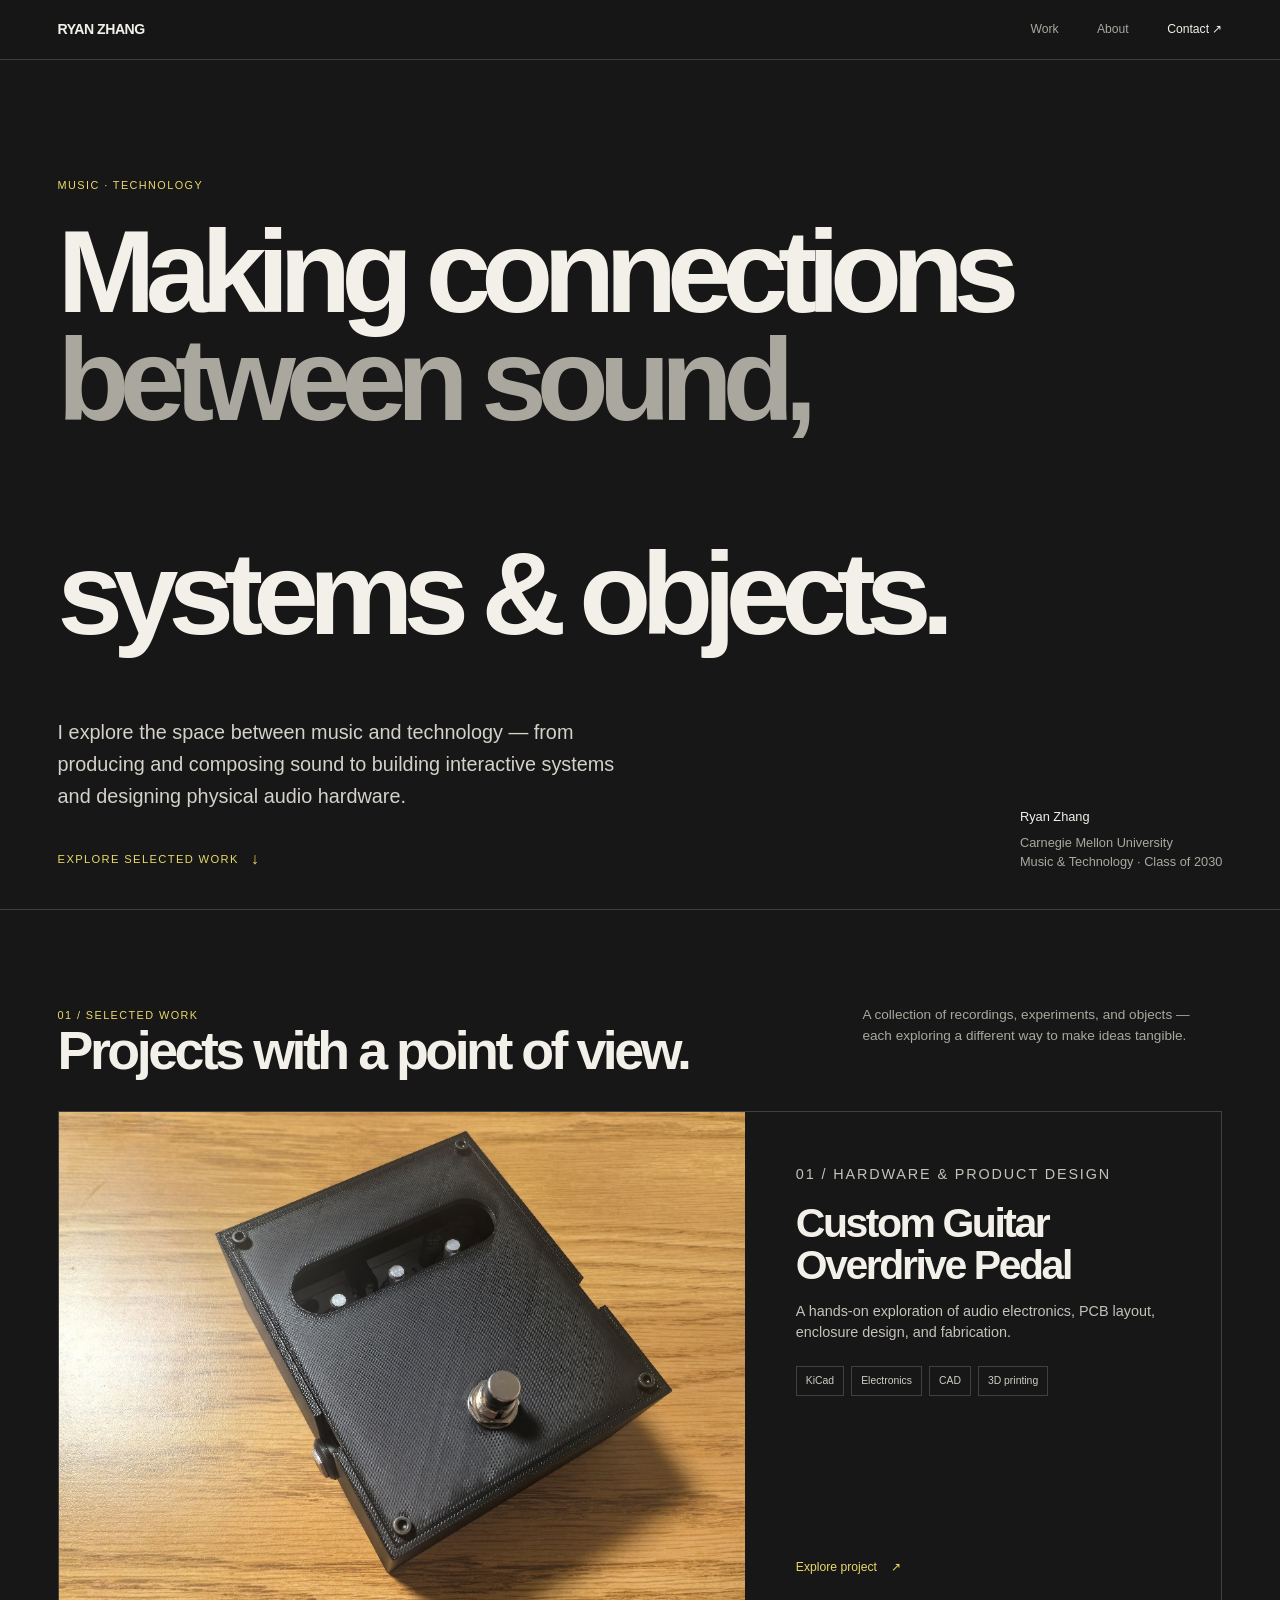
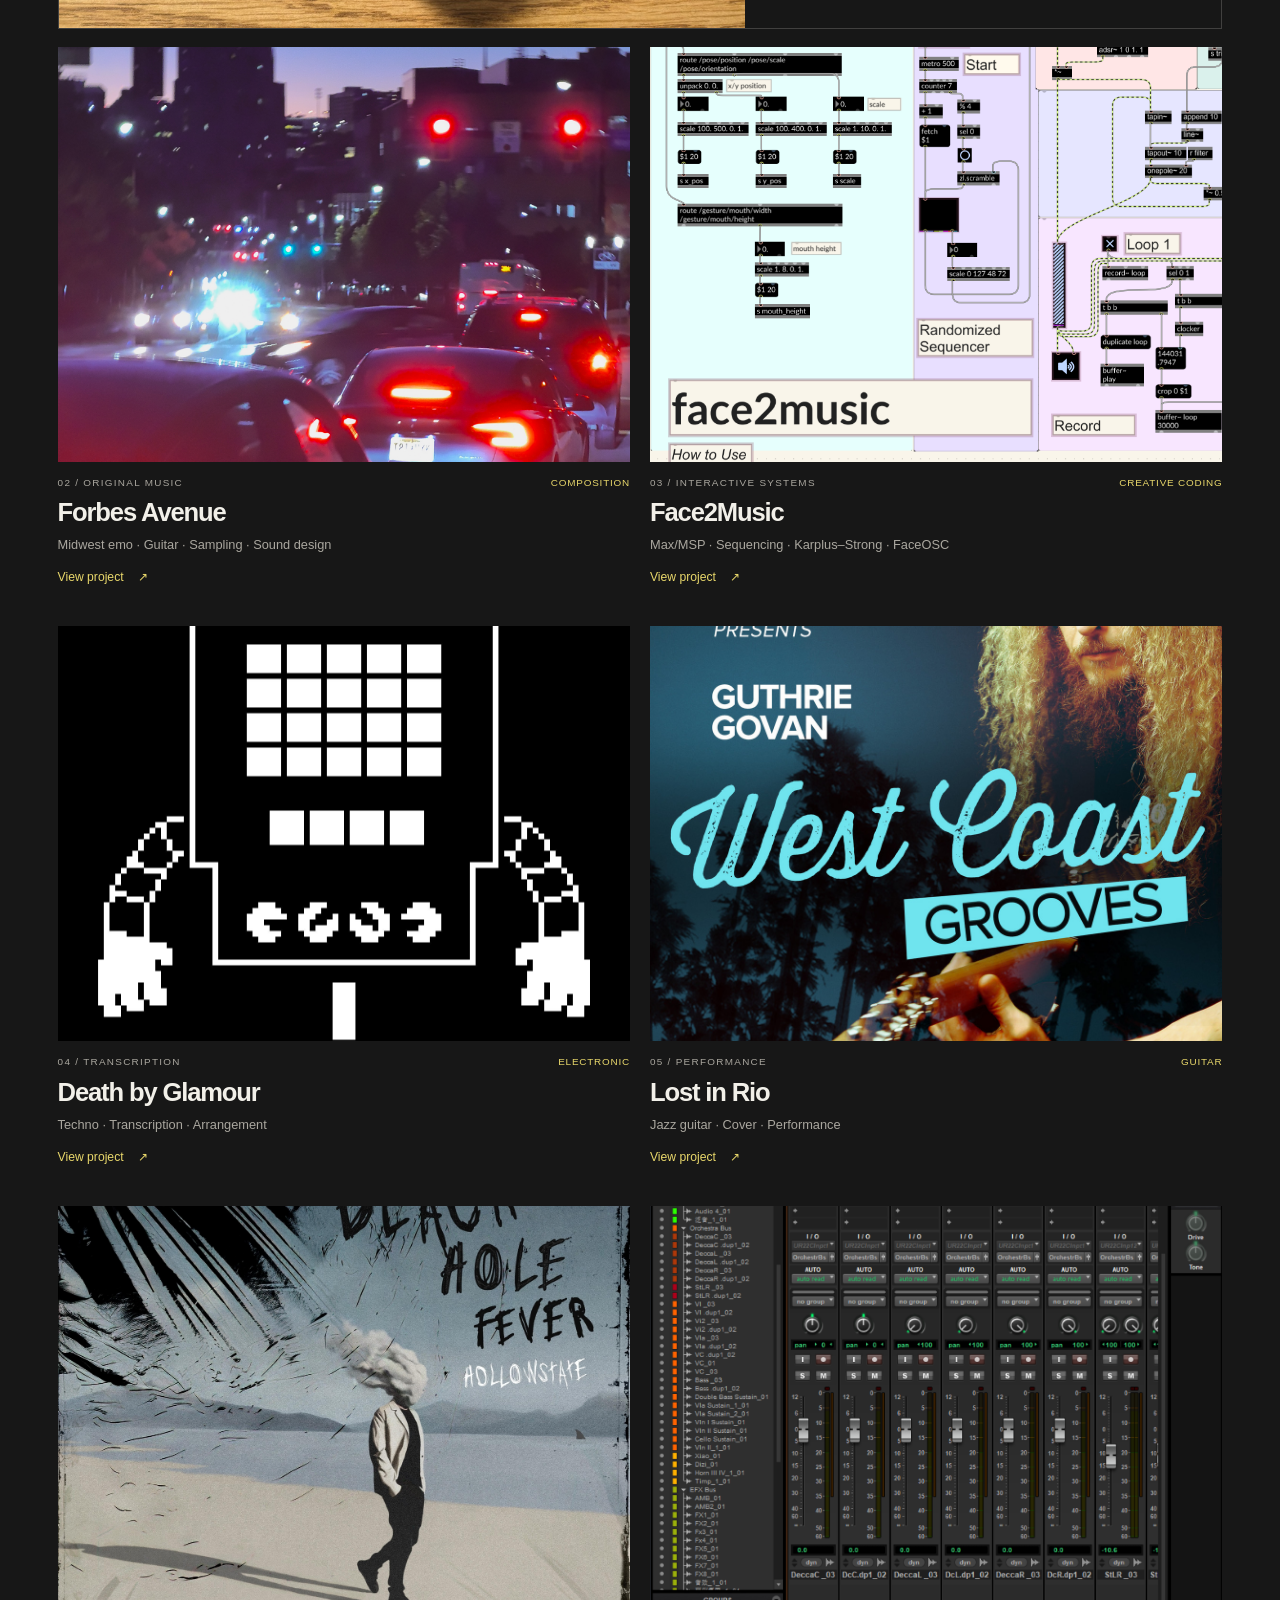
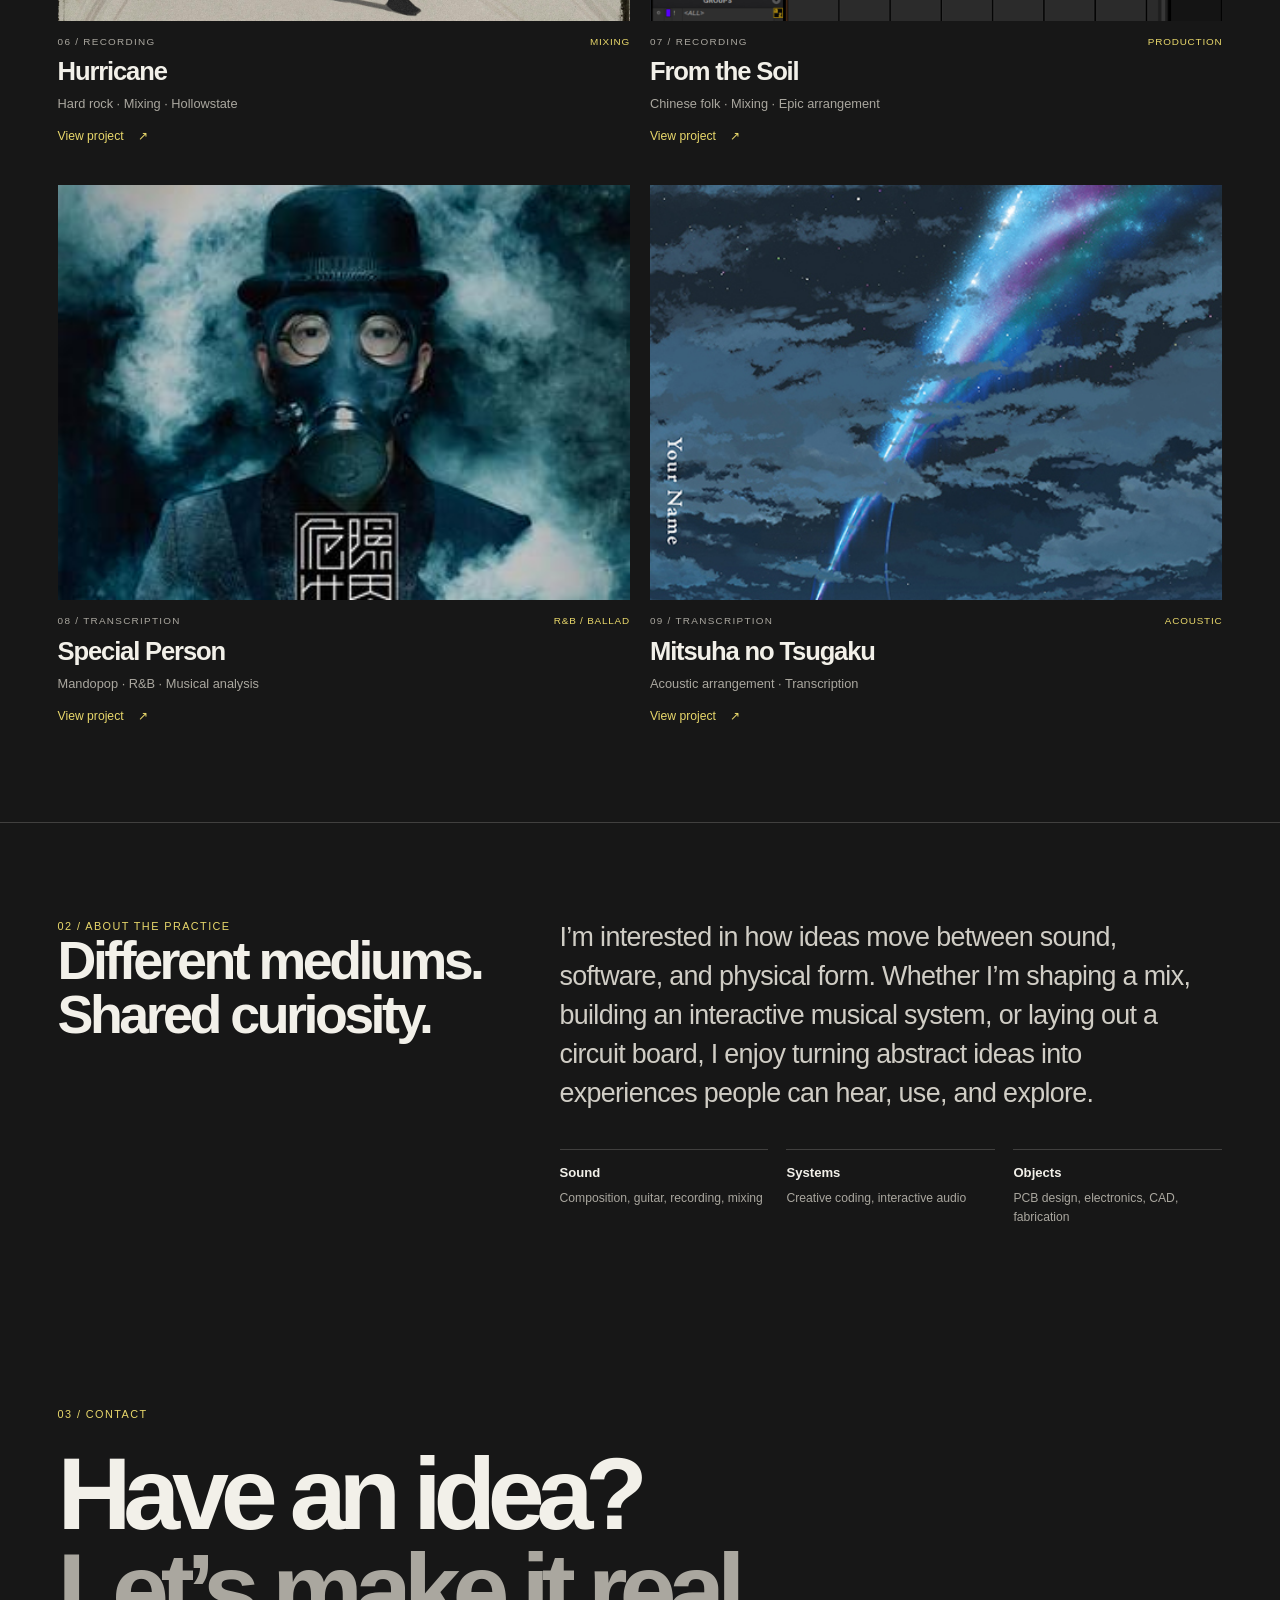
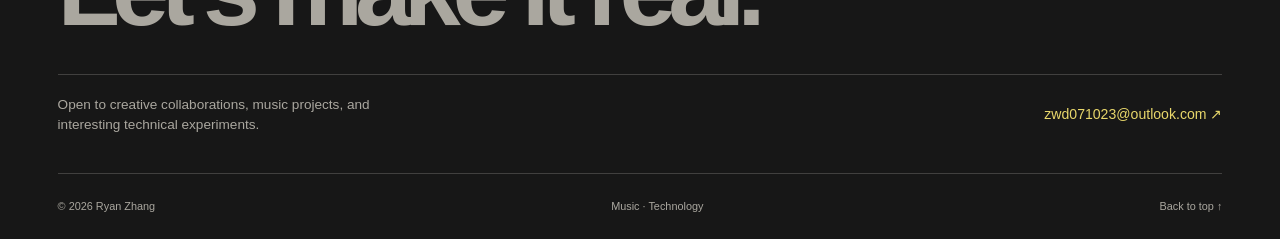
==== commit ba47ec95: "design" ====
--- a/index.html
+++ b/index.html
@@ -212,10 +212,20 @@
           </article>
 
           <article class="project">
+            <a href="./death-by-glamour/index.html" aria-label="View Death by Glamour project">
+              <div class="project-image"><img src="resources/death_by_glamour/death_by_glamour.jpg" alt="Death by Glamour techno transcription project" loading="lazy"></div>
+            </a>
+            <div class="project-top"><span class="project-number">04 / Transcription</span><span class="project-category">Electronic</span></div>
+            <h3><a href="./death-by-glamour/index.html">Death by Glamour</a></h3>
+            <p>Techno · Transcription · Arrangement</p>
+            <a class="text-link" href="./death-by-glamour/index.html">View project <span>↗</span></a>
+          </article>
+
+          <article class="project">
             <a href="./lost-in-rio/index.html" aria-label="View Lost in Rio project">
               <div class="project-image"><img src="resources/lost_in_rio/west_coast_grooves.jpg" alt="Lost in Rio jazz guitar cover" loading="lazy"></div>
             </a>
-            <div class="project-top"><span class="project-number">04 / Performance</span><span class="project-category">Guitar</span></div>
+            <div class="project-top"><span class="project-number">05 / Performance</span><span class="project-category">Guitar</span></div>
             <h3><a href="./lost-in-rio/index.html">Lost in Rio</a></h3>
             <p>Jazz guitar · Cover · Performance</p>
             <a class="text-link" href="./lost-in-rio/index.html">View project <span>↗</span></a>
@@ -225,7 +235,7 @@
             <a href="./hurricane/index.html" aria-label="View Hurricane project">
               <div class="project-image"><img src="resources/hurricane/black_hole_fever.jpg" alt="Hurricane hard rock mixing project" loading="lazy"></div>
             </a>
-            <div class="project-top"><span class="project-number">05 / Recording</span><span class="project-category">Mixing</span></div>
+            <div class="project-top"><span class="project-number">06 / Recording</span><span class="project-category">Mixing</span></div>
             <h3><a href="./hurricane/index.html">Hurricane</a></h3>
             <p>Hard rock · Mixing · Hollowstate</p>
             <a class="text-link" href="./hurricane/index.html">View project <span>↗</span></a>
@@ -235,7 +245,7 @@
             <a href="./from-the-soil/index.html" aria-label="View From the Soil project">
               <div class="project-image"><img src="resources/from_the_soil/from_the_soil.png" alt="From the Soil Chinese folk mixing project" loading="lazy"></div>
             </a>
-            <div class="project-top"><span class="project-number">06 / Recording</span><span class="project-category">Production</span></div>
+            <div class="project-top"><span class="project-number">07 / Recording</span><span class="project-category">Production</span></div>
             <h3><a href="./from-the-soil/index.html">From the Soil</a></h3>
             <p>Chinese folk · Mixing · Epic arrangement</p>
             <a class="text-link" href="./from-the-soil/index.html">View project <span>↗</span></a>
@@ -245,7 +255,7 @@
             <a href="./special-person/index.html" aria-label="View Special Person project">
               <div class="project-image"><img src="resources/special_person/special_person.jpg" alt="Special Person Mandopop transcription project" loading="lazy"></div>
             </a>
-            <div class="project-top"><span class="project-number">07 / Transcription</span><span class="project-category">R&B / Ballad</span></div>
+            <div class="project-top"><span class="project-number">08 / Transcription</span><span class="project-category">R&B / Ballad</span></div>
             <h3><a href="./special-person/index.html">Special Person</a></h3>
             <p>Mandopop · R&B · Musical analysis</p>
             <a class="text-link" href="./special-person/index.html">View project <span>↗</span></a>
@@ -255,21 +265,12 @@
             <a href="./mitsuha-no-tsugaku/index.html" aria-label="View Mitsuha no Tsugaku project">
               <div class="project-image"><img src="resources/mitsuha_no_tsugaku/mitsuha_no_tsugaku.jpg" alt="Mitsuha no Tsugaku acoustic transcription project" loading="lazy"></div>
             </a>
-            <div class="project-top"><span class="project-number">08 / Transcription</span><span class="project-category">Acoustic</span></div>
+            <div class="project-top"><span class="project-number">09 / Transcription</span><span class="project-category">Acoustic</span></div>
             <h3><a href="./mitsuha-no-tsugaku/index.html">Mitsuha no Tsugaku</a></h3>
             <p>Acoustic arrangement · Transcription</p>
             <a class="text-link" href="./mitsuha-no-tsugaku/index.html">View project <span>↗</span></a>
           </article>
 
-          <article class="project">
-            <a href="./death-by-glamour/index.html" aria-label="View Death by Glamour project">
-              <div class="project-image"><img src="resources/death_by_glamour/death_by_glamour.jpg" alt="Death by Glamour techno transcription project" loading="lazy"></div>
-            </a>
-            <div class="project-top"><span class="project-number">09 / Transcription</span><span class="project-category">Electronic</span></div>
-            <h3><a href="./death-by-glamour/index.html">Death by Glamour</a></h3>
-            <p>Techno · Transcription · Arrangement</p>
-            <a class="text-link" href="./death-by-glamour/index.html">View project <span>↗</span></a>
-          </article>
         </div>
       </div>
     </section>
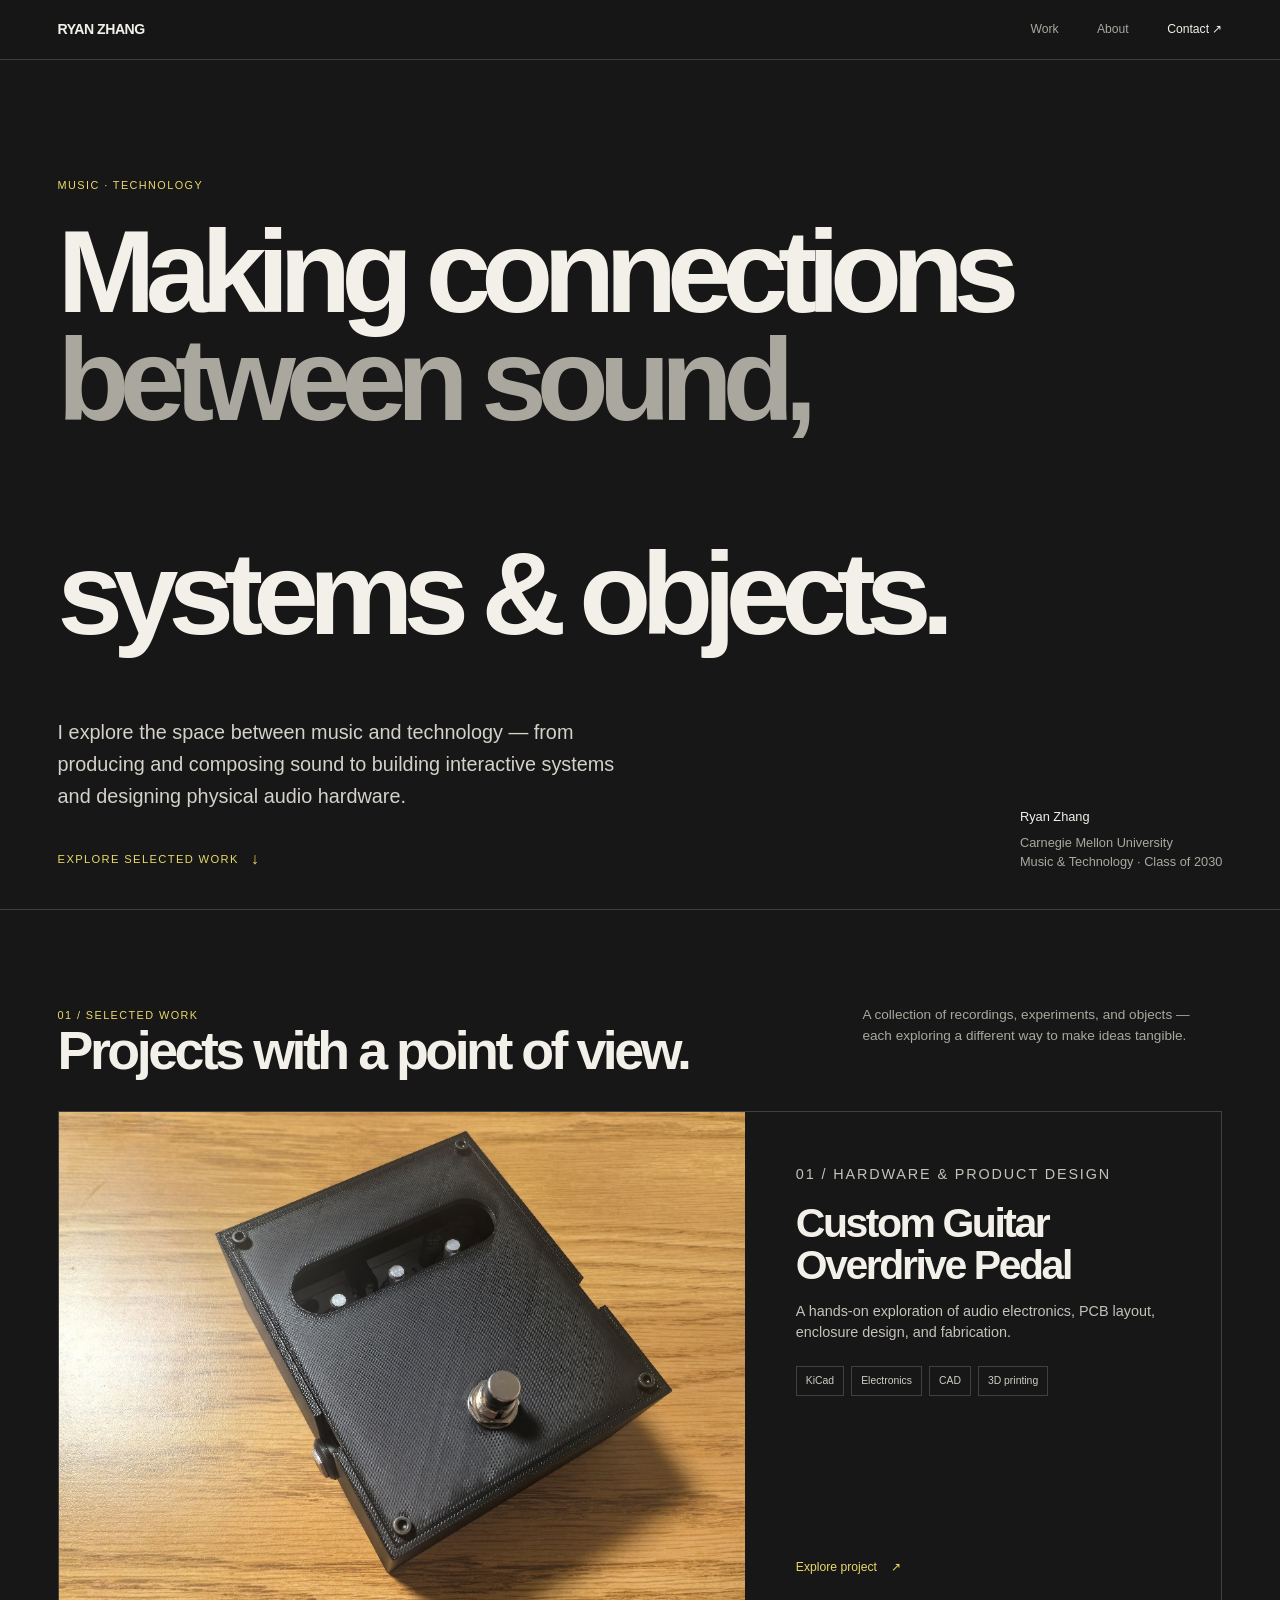
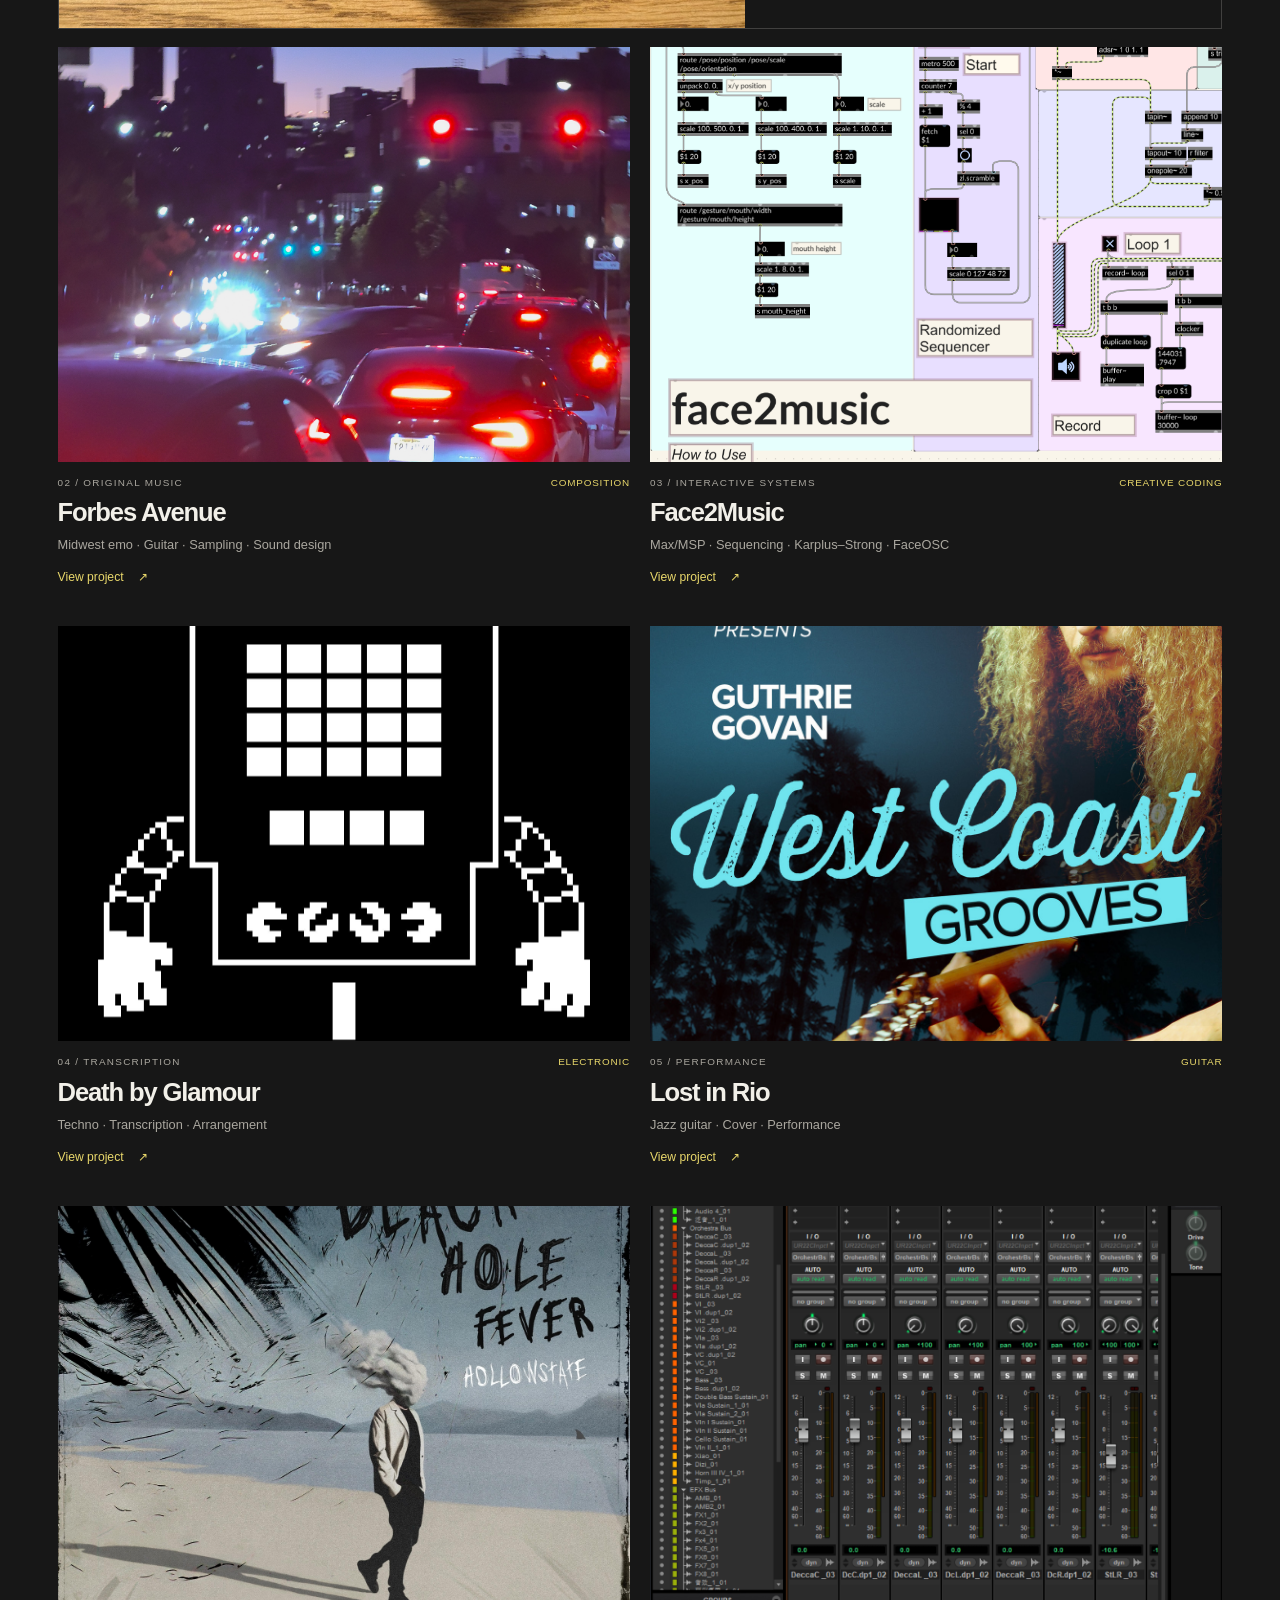
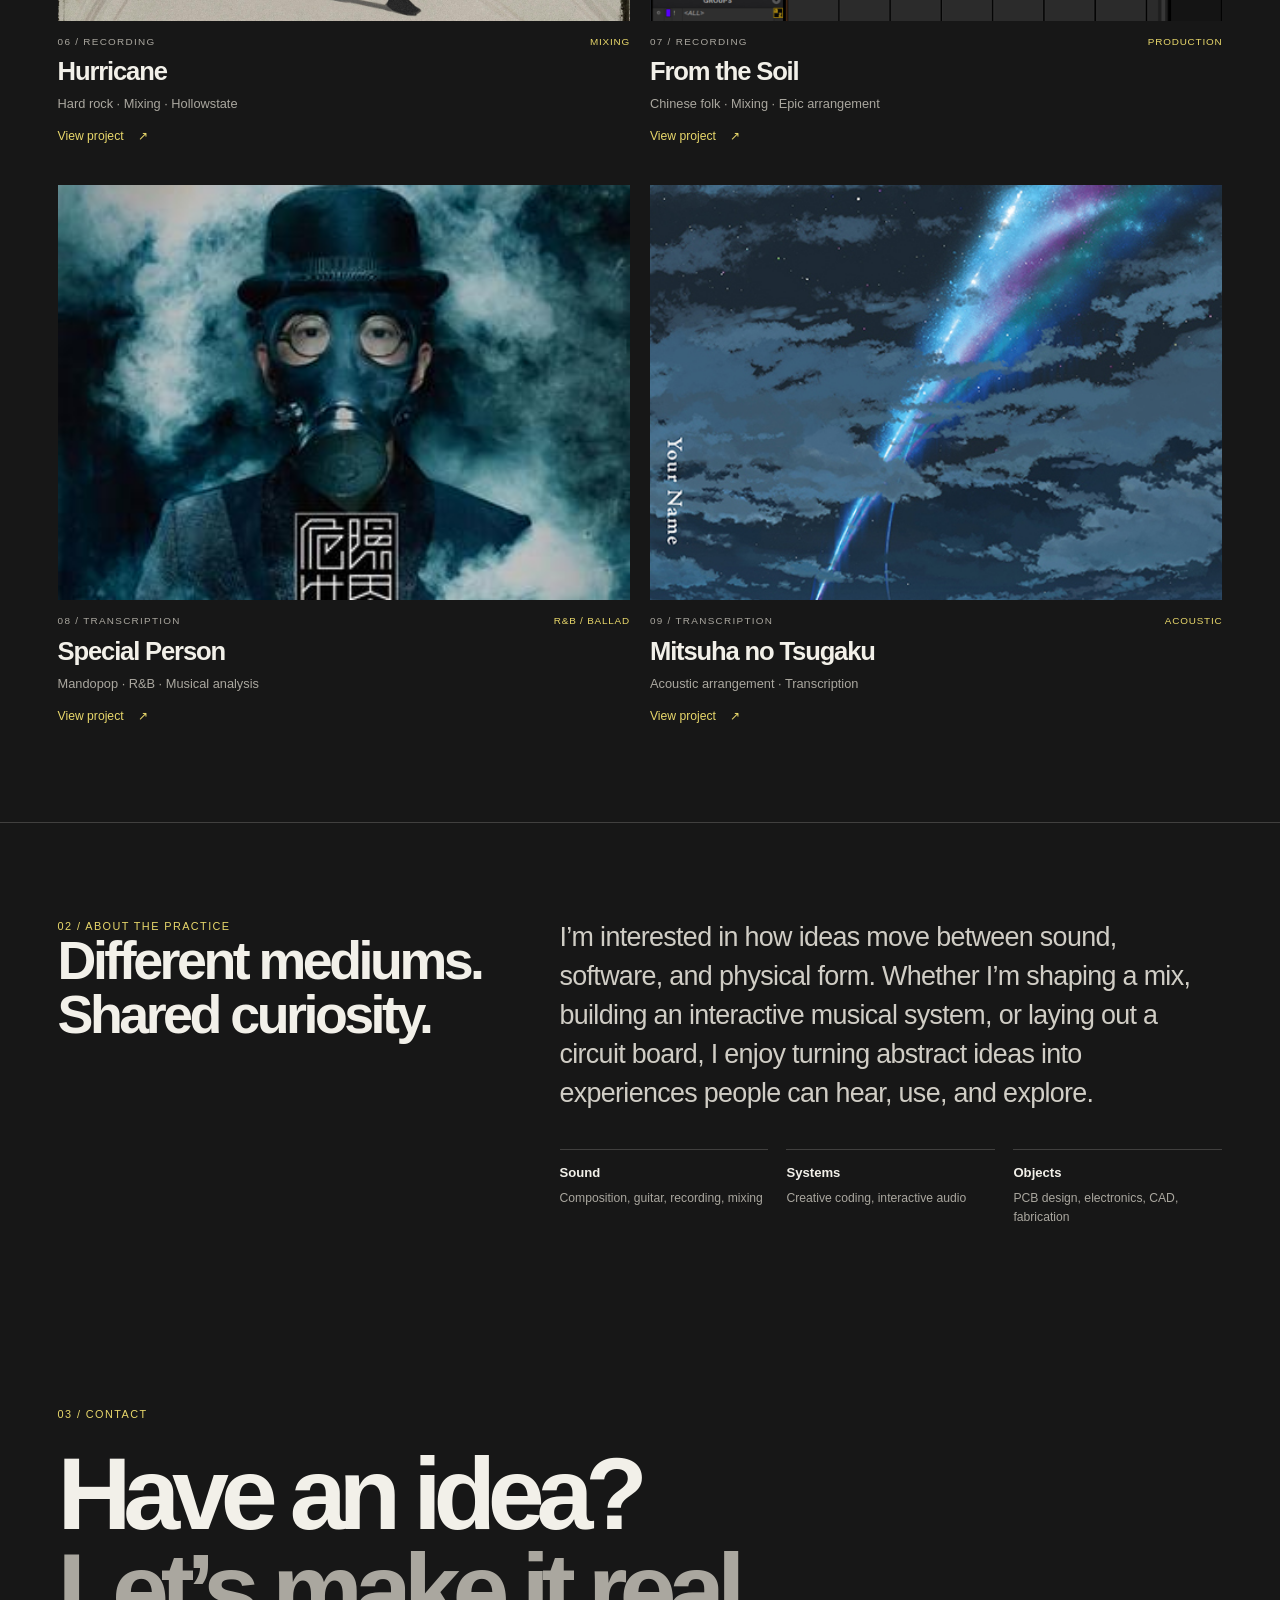
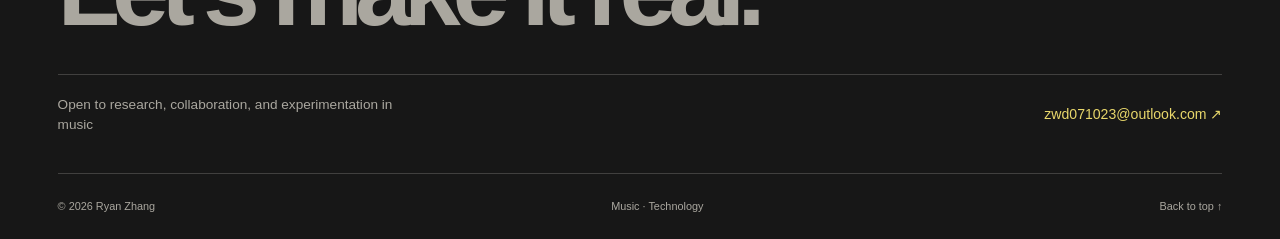
==== commit 8aec7304: "description" ====
--- a/index.html
+++ b/index.html
@@ -293,7 +293,7 @@
       <p class="section-label">03 / Contact</p>
       <h2 class="contact-title">Have an idea?<br><span>Let’s make it real.</span></h2>
       <div class="contact-bottom">
-        <p class="section-description">Open to creative collaborations, music projects, and interesting technical experiments.</p>
+        <p class="section-description">Open to research, collaboration, and experimentation in music</p>
         <a class="email" href="mailto:zwd071023@outlook.com">zwd071023@outlook.com ↗</a>
       </div>
     </section>
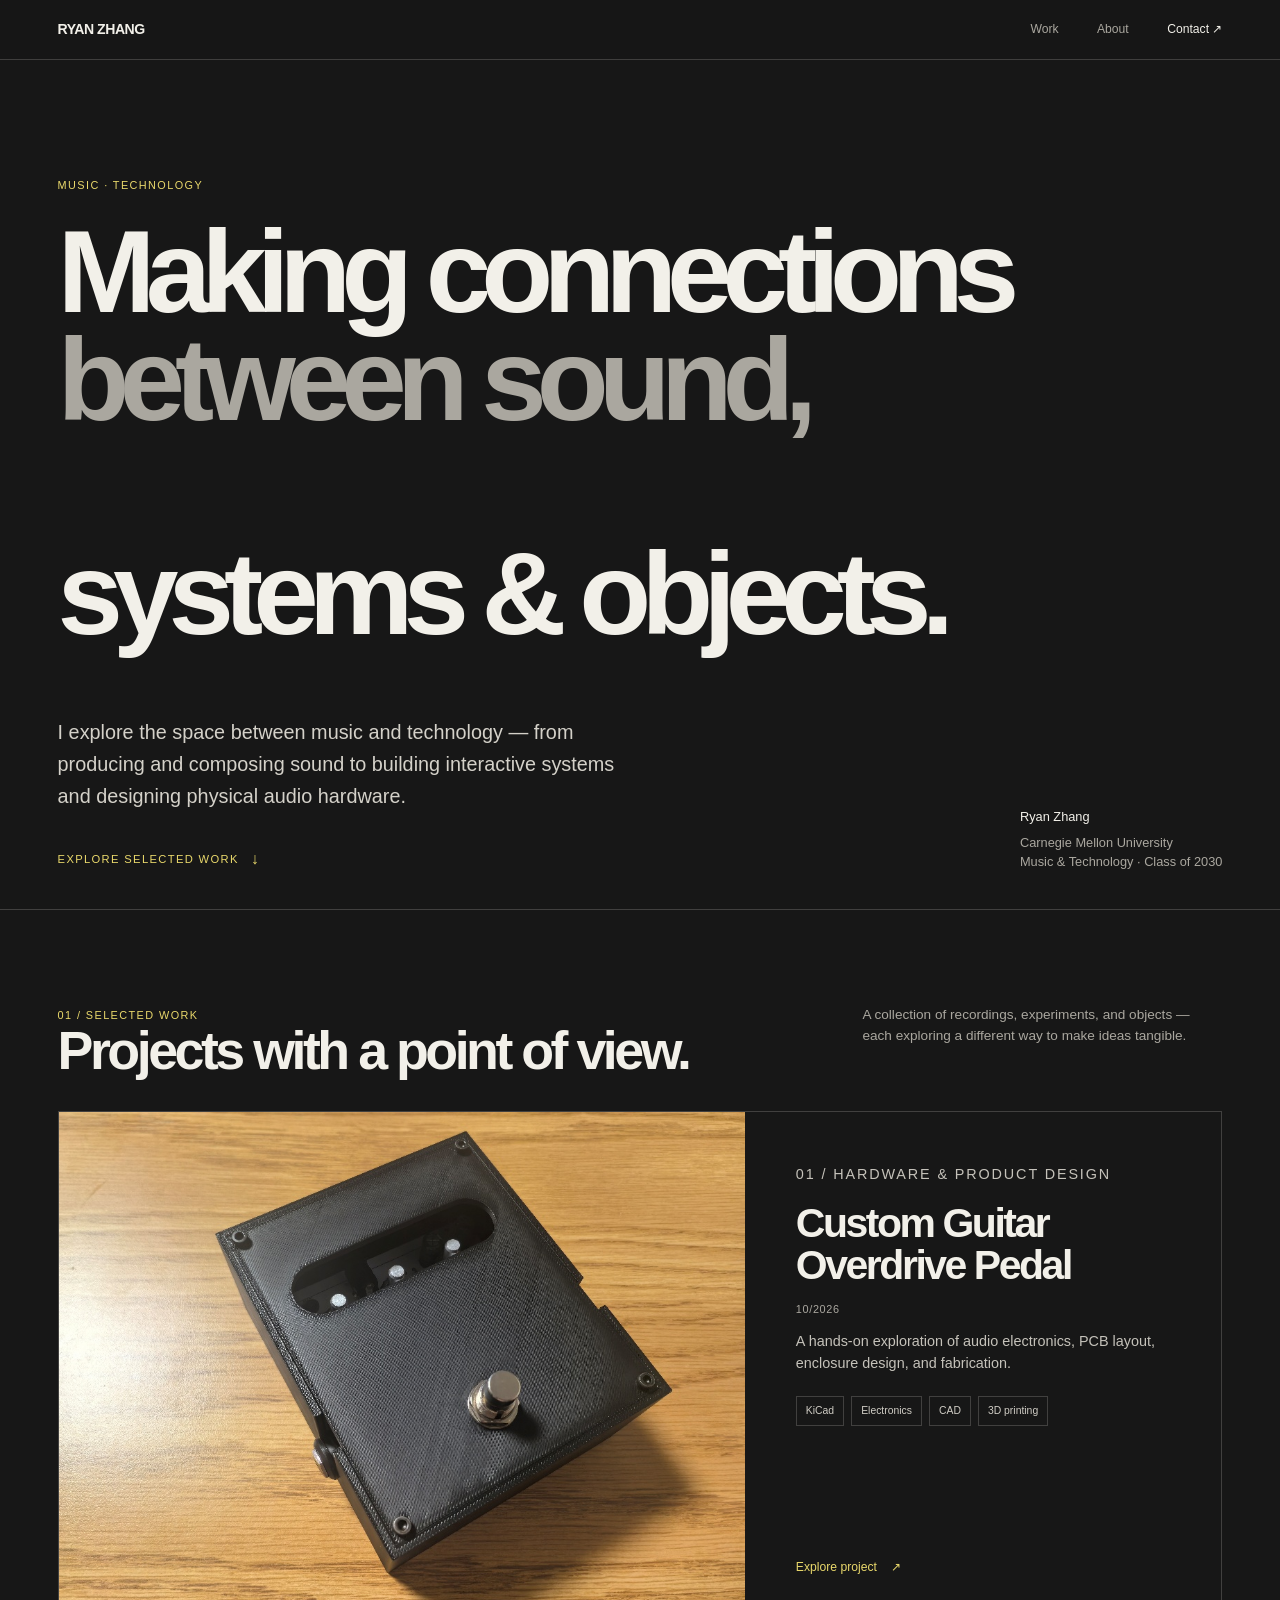
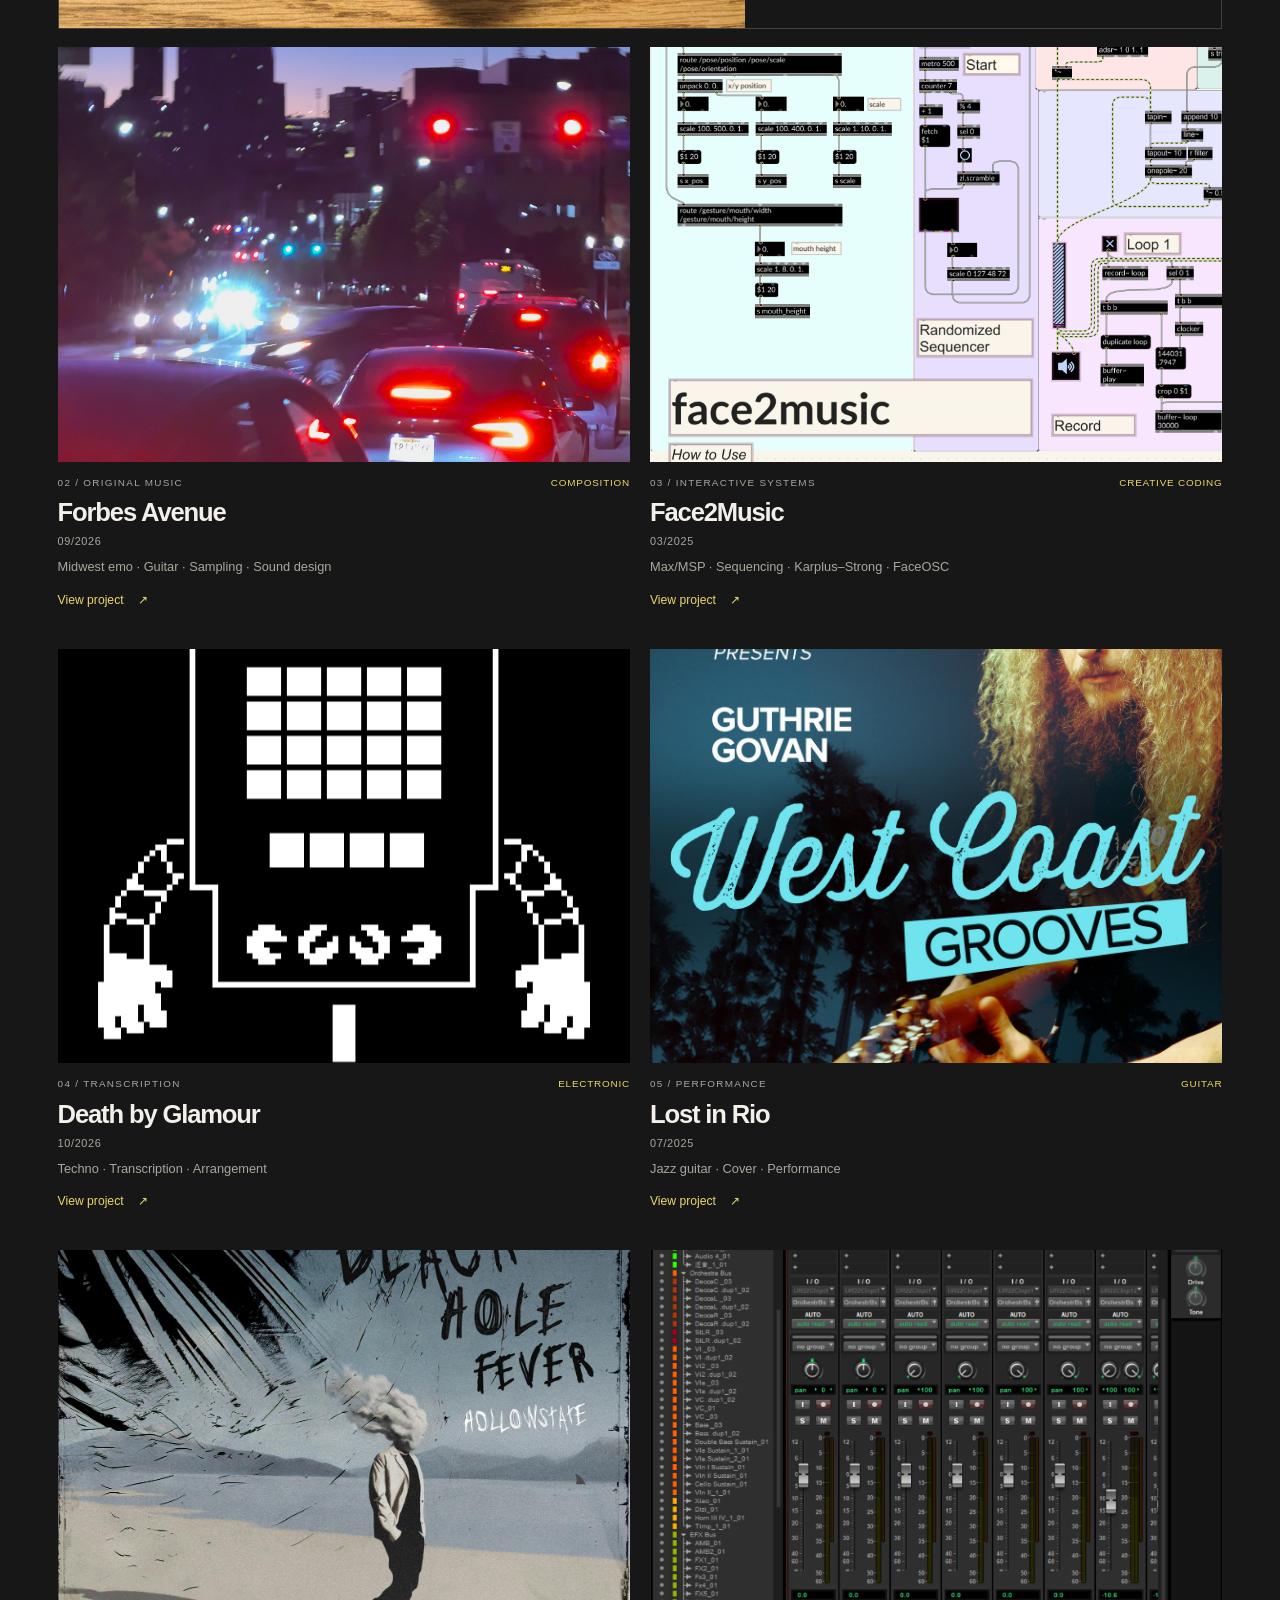
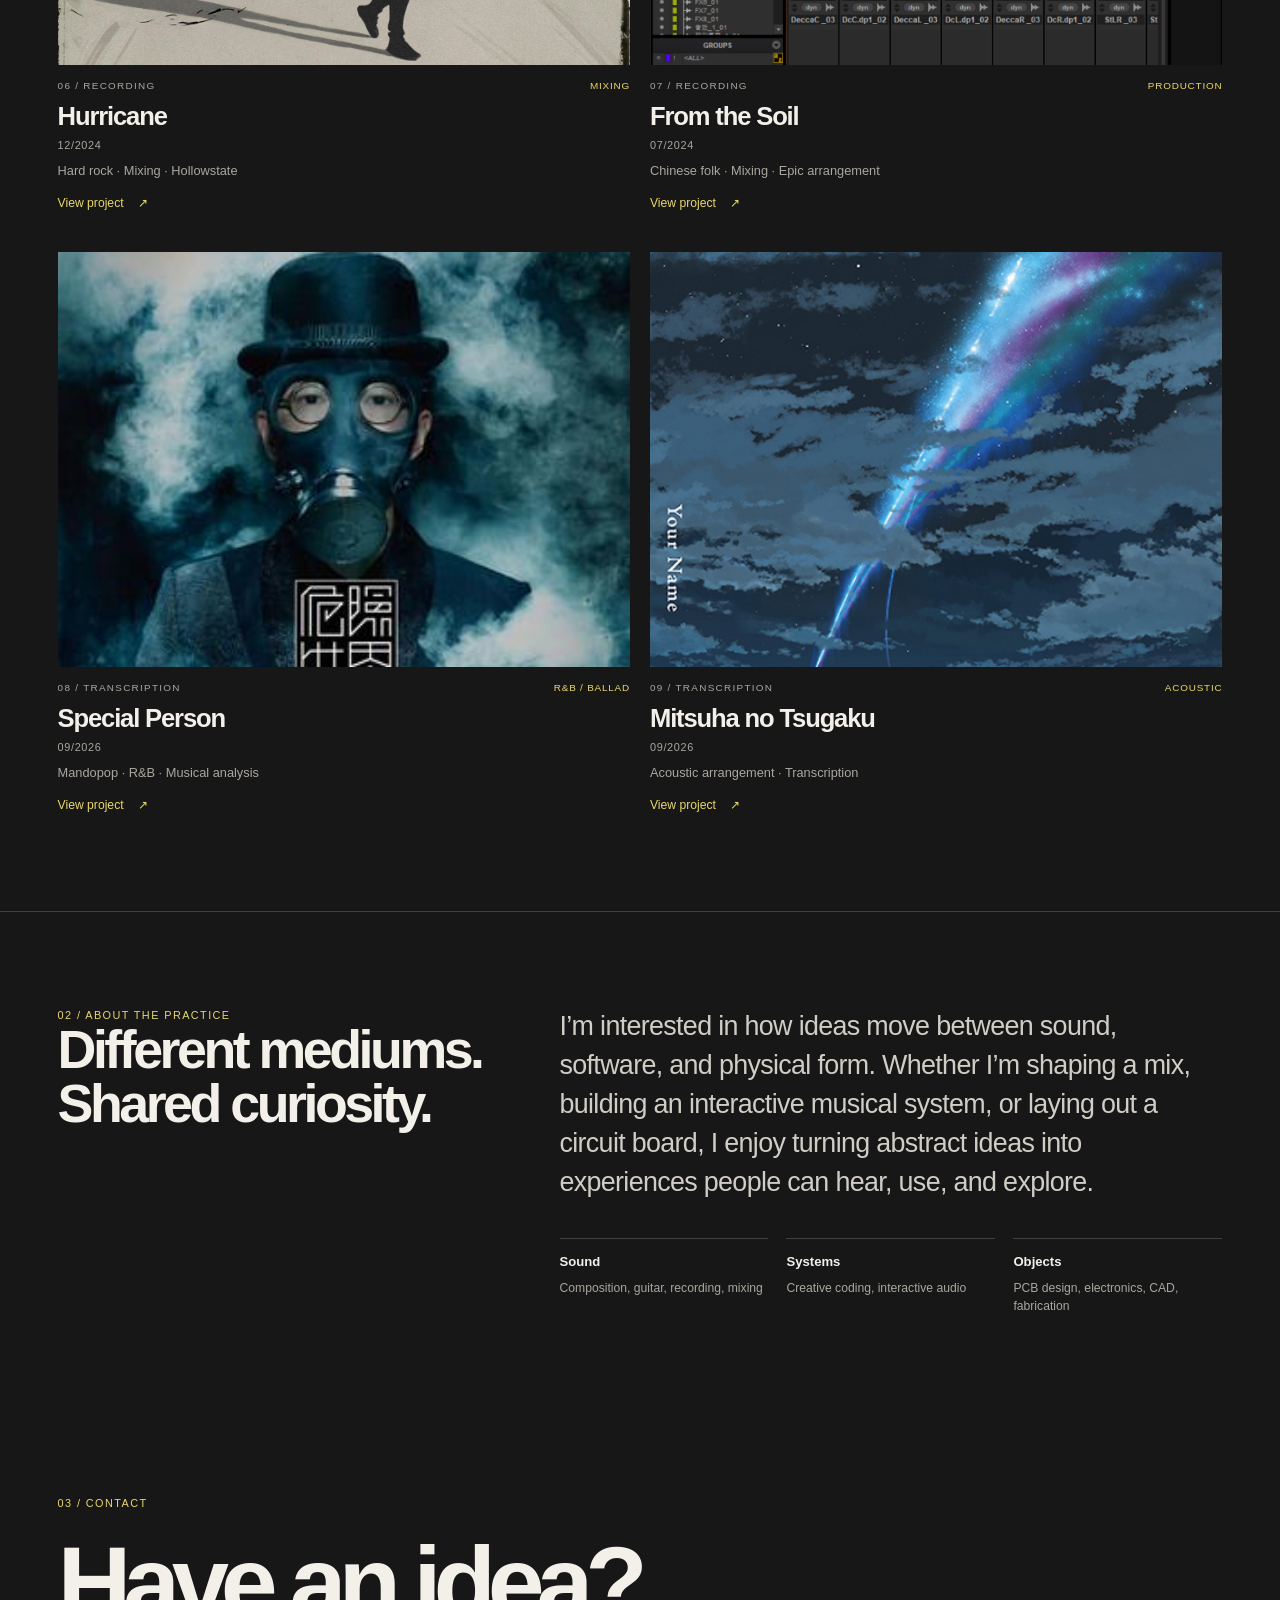
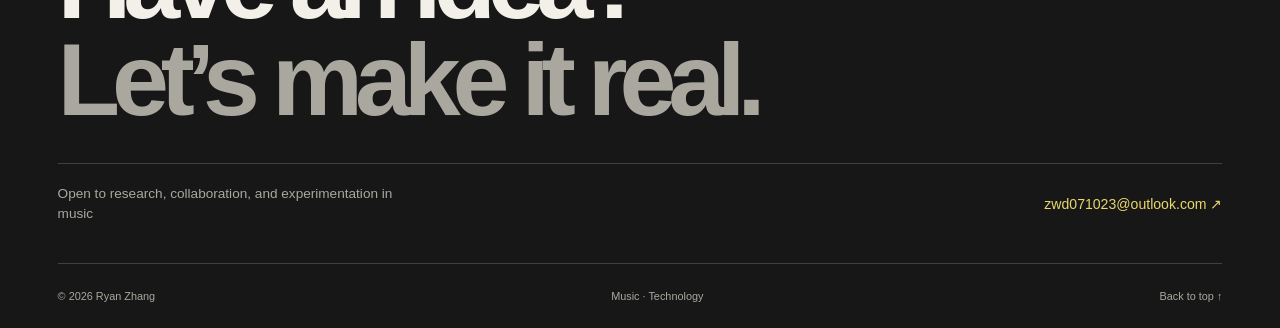
==== commit bc5c7b12: "date" ====
--- a/index.html
+++ b/index.html
@@ -96,6 +96,9 @@
     .project h3 { font-size: clamp(1.25rem, 2vw, 1.8rem); font-weight: 600; letter-spacing: -.045em; line-height: 1.12; }
     .project p { margin-top: 8px; color: var(--muted); font-size: .8rem; }
     .project .text-link { margin-top: 14px; }
+    .project .project-date, .feature-copy .project-date { color: var(--muted); font-size: .68rem; letter-spacing: .06em; max-width: none; }
+    .project .project-date { margin-top: 6px; }
+    .feature-copy .project-date { margin: 0 0 14px; }
     .about-grid { display: grid; grid-template-columns: .8fr 1.2fr; gap: 60px; }
     .about-copy { max-width: 700px; color: #d0cdc5; font-size: clamp(1.2rem, 2.1vw, 1.8rem); line-height: 1.45; letter-spacing: -.025em; }
     .discipline-list { display: grid; grid-template-columns: repeat(3,1fr); gap: 18px; margin-top: 36px; }
@@ -183,6 +186,7 @@
             <div>
               <p class="meta">01 / Hardware & product design</p>
               <h3>Custom Guitar<br>Overdrive Pedal</h3>
+              <p class="project-date"><time datetime="2026-10">10/2026</time></p>
               <p>A hands-on exploration of audio electronics, PCB layout, enclosure design, and fabrication.</p>
               <div class="tags"><span class="tag">KiCad</span><span class="tag">Electronics</span><span class="tag">CAD</span><span class="tag">3D printing</span></div>
             </div>
@@ -197,6 +201,7 @@
             </a>
             <div class="project-top"><span class="project-number">02 / Original music</span><span class="project-category">Composition</span></div>
             <h3><a href="./forbes-avenue/index.html">Forbes Avenue</a></h3>
+            <p class="project-date"><time datetime="2026-09">09/2026</time></p>
             <p>Midwest emo · Guitar · Sampling · Sound design</p>
             <a class="text-link" href="./forbes-avenue/index.html">View project <span>↗</span></a>
           </article>
@@ -207,6 +212,7 @@
             </a>
             <div class="project-top"><span class="project-number">03 / Interactive systems</span><span class="project-category">Creative coding</span></div>
             <h3><a href="./face2music/index.html">Face2Music</a></h3>
+            <p class="project-date"><time datetime="2025-03">03/2025</time></p>
             <p>Max/MSP · Sequencing · Karplus–Strong · FaceOSC</p>
             <a class="text-link" href="./face2music/index.html">View project <span>↗</span></a>
           </article>
@@ -217,6 +223,7 @@
             </a>
             <div class="project-top"><span class="project-number">04 / Transcription</span><span class="project-category">Electronic</span></div>
             <h3><a href="./death-by-glamour/index.html">Death by Glamour</a></h3>
+            <p class="project-date"><time datetime="2026-10">10/2026</time></p>
             <p>Techno · Transcription · Arrangement</p>
             <a class="text-link" href="./death-by-glamour/index.html">View project <span>↗</span></a>
           </article>
@@ -227,6 +234,7 @@
             </a>
             <div class="project-top"><span class="project-number">05 / Performance</span><span class="project-category">Guitar</span></div>
             <h3><a href="./lost-in-rio/index.html">Lost in Rio</a></h3>
+            <p class="project-date"><time datetime="2025-07">07/2025</time></p>
             <p>Jazz guitar · Cover · Performance</p>
             <a class="text-link" href="./lost-in-rio/index.html">View project <span>↗</span></a>
           </article>
@@ -237,6 +245,7 @@
             </a>
             <div class="project-top"><span class="project-number">06 / Recording</span><span class="project-category">Mixing</span></div>
             <h3><a href="./hurricane/index.html">Hurricane</a></h3>
+            <p class="project-date"><time datetime="2024-12">12/2024</time></p>
             <p>Hard rock · Mixing · Hollowstate</p>
             <a class="text-link" href="./hurricane/index.html">View project <span>↗</span></a>
           </article>
@@ -247,6 +256,7 @@
             </a>
             <div class="project-top"><span class="project-number">07 / Recording</span><span class="project-category">Production</span></div>
             <h3><a href="./from-the-soil/index.html">From the Soil</a></h3>
+            <p class="project-date"><time datetime="2024-07">07/2024</time></p>
             <p>Chinese folk · Mixing · Epic arrangement</p>
             <a class="text-link" href="./from-the-soil/index.html">View project <span>↗</span></a>
           </article>
@@ -257,6 +267,7 @@
             </a>
             <div class="project-top"><span class="project-number">08 / Transcription</span><span class="project-category">R&B / Ballad</span></div>
             <h3><a href="./special-person/index.html">Special Person</a></h3>
+            <p class="project-date"><time datetime="2026-09">09/2026</time></p>
             <p>Mandopop · R&B · Musical analysis</p>
             <a class="text-link" href="./special-person/index.html">View project <span>↗</span></a>
           </article>
@@ -267,6 +278,7 @@
             </a>
             <div class="project-top"><span class="project-number">09 / Transcription</span><span class="project-category">Acoustic</span></div>
             <h3><a href="./mitsuha-no-tsugaku/index.html">Mitsuha no Tsugaku</a></h3>
+            <p class="project-date"><time datetime="2026-09">09/2026</time></p>
             <p>Acoustic arrangement · Transcription</p>
             <a class="text-link" href="./mitsuha-no-tsugaku/index.html">View project <span>↗</span></a>
           </article>
